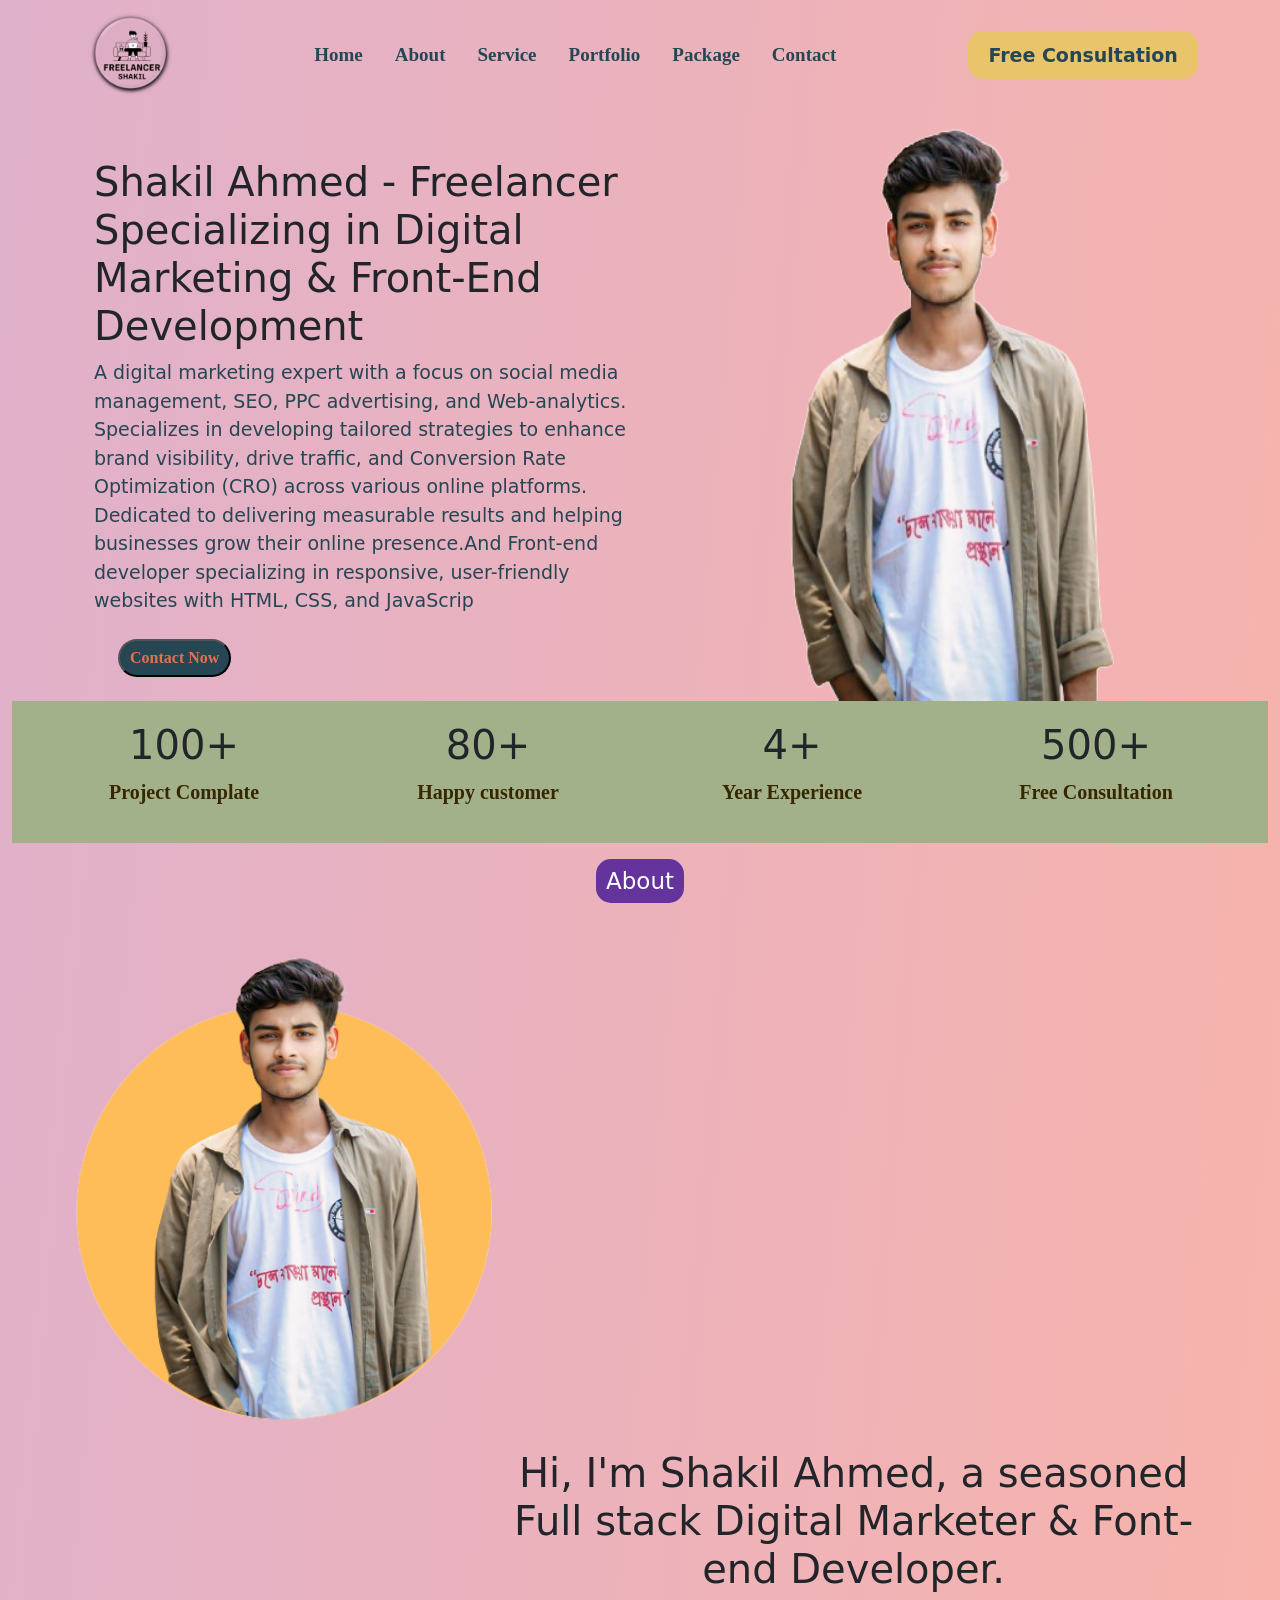
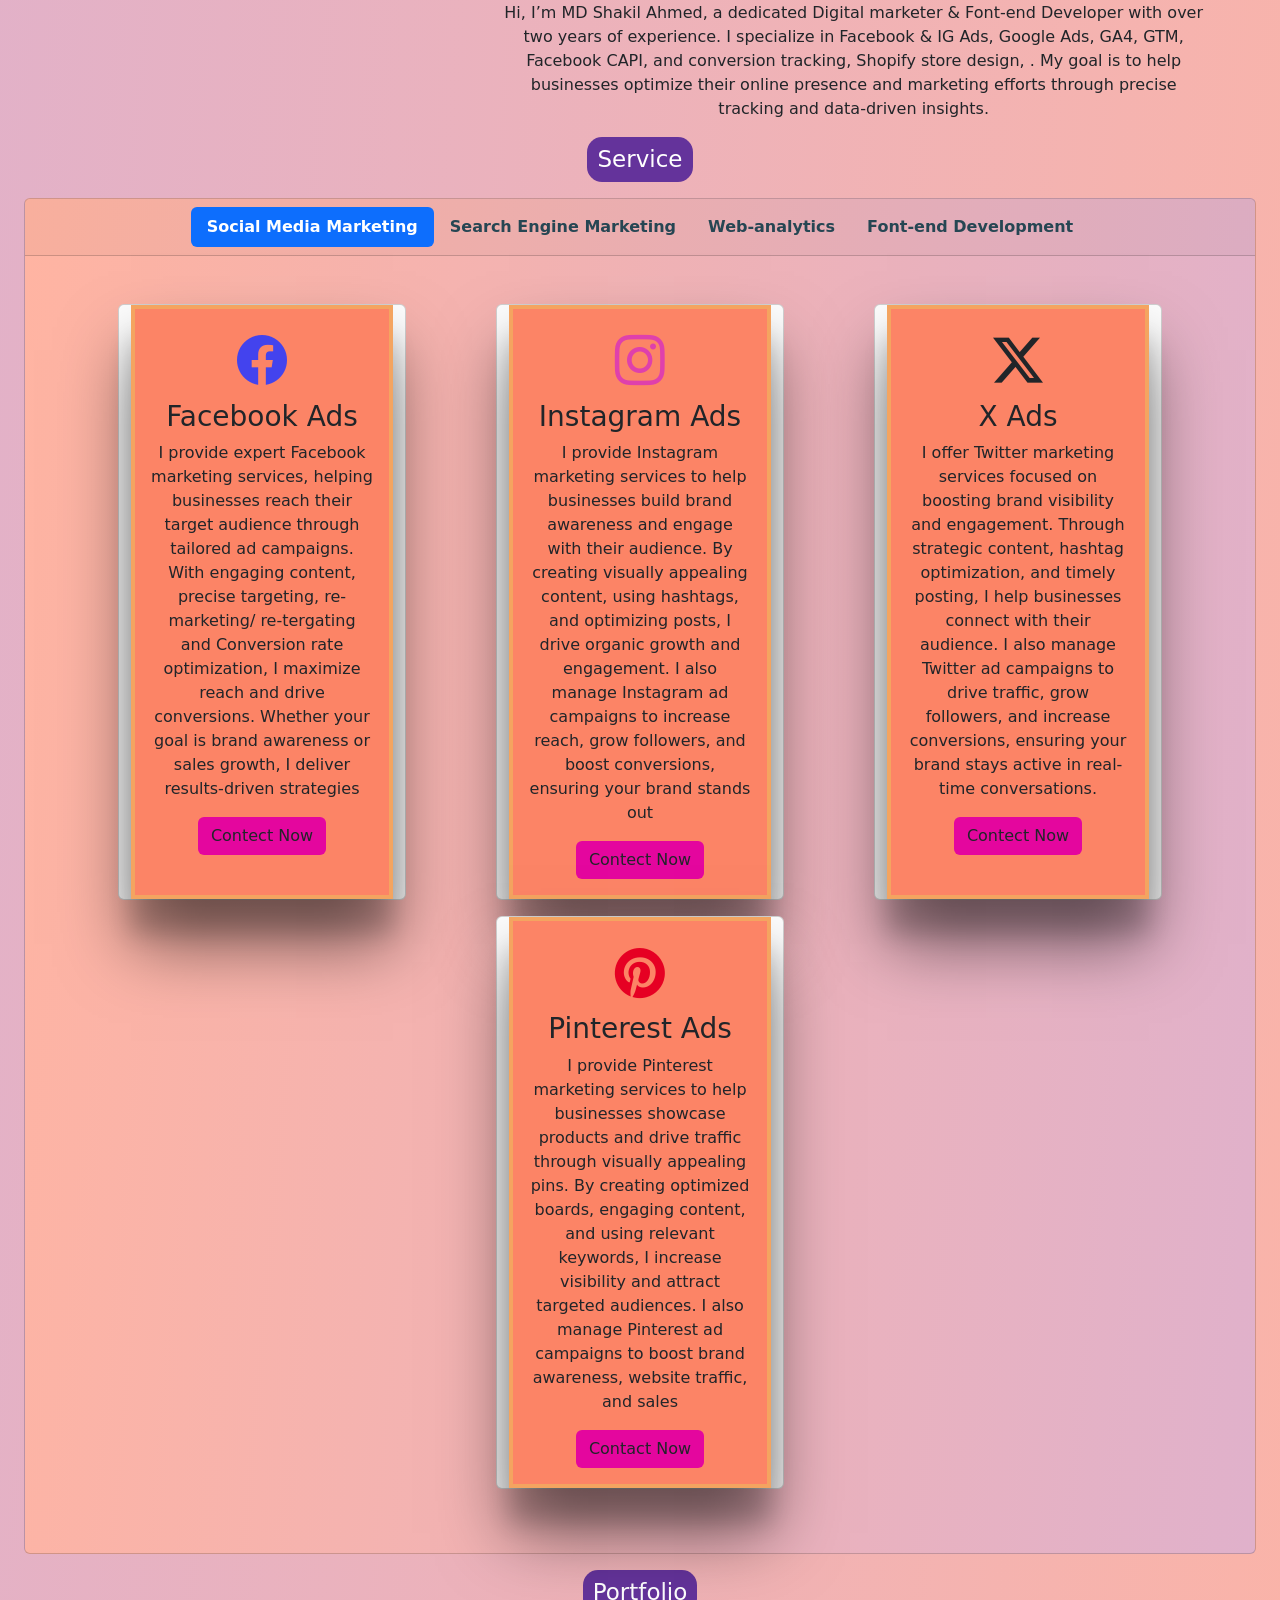
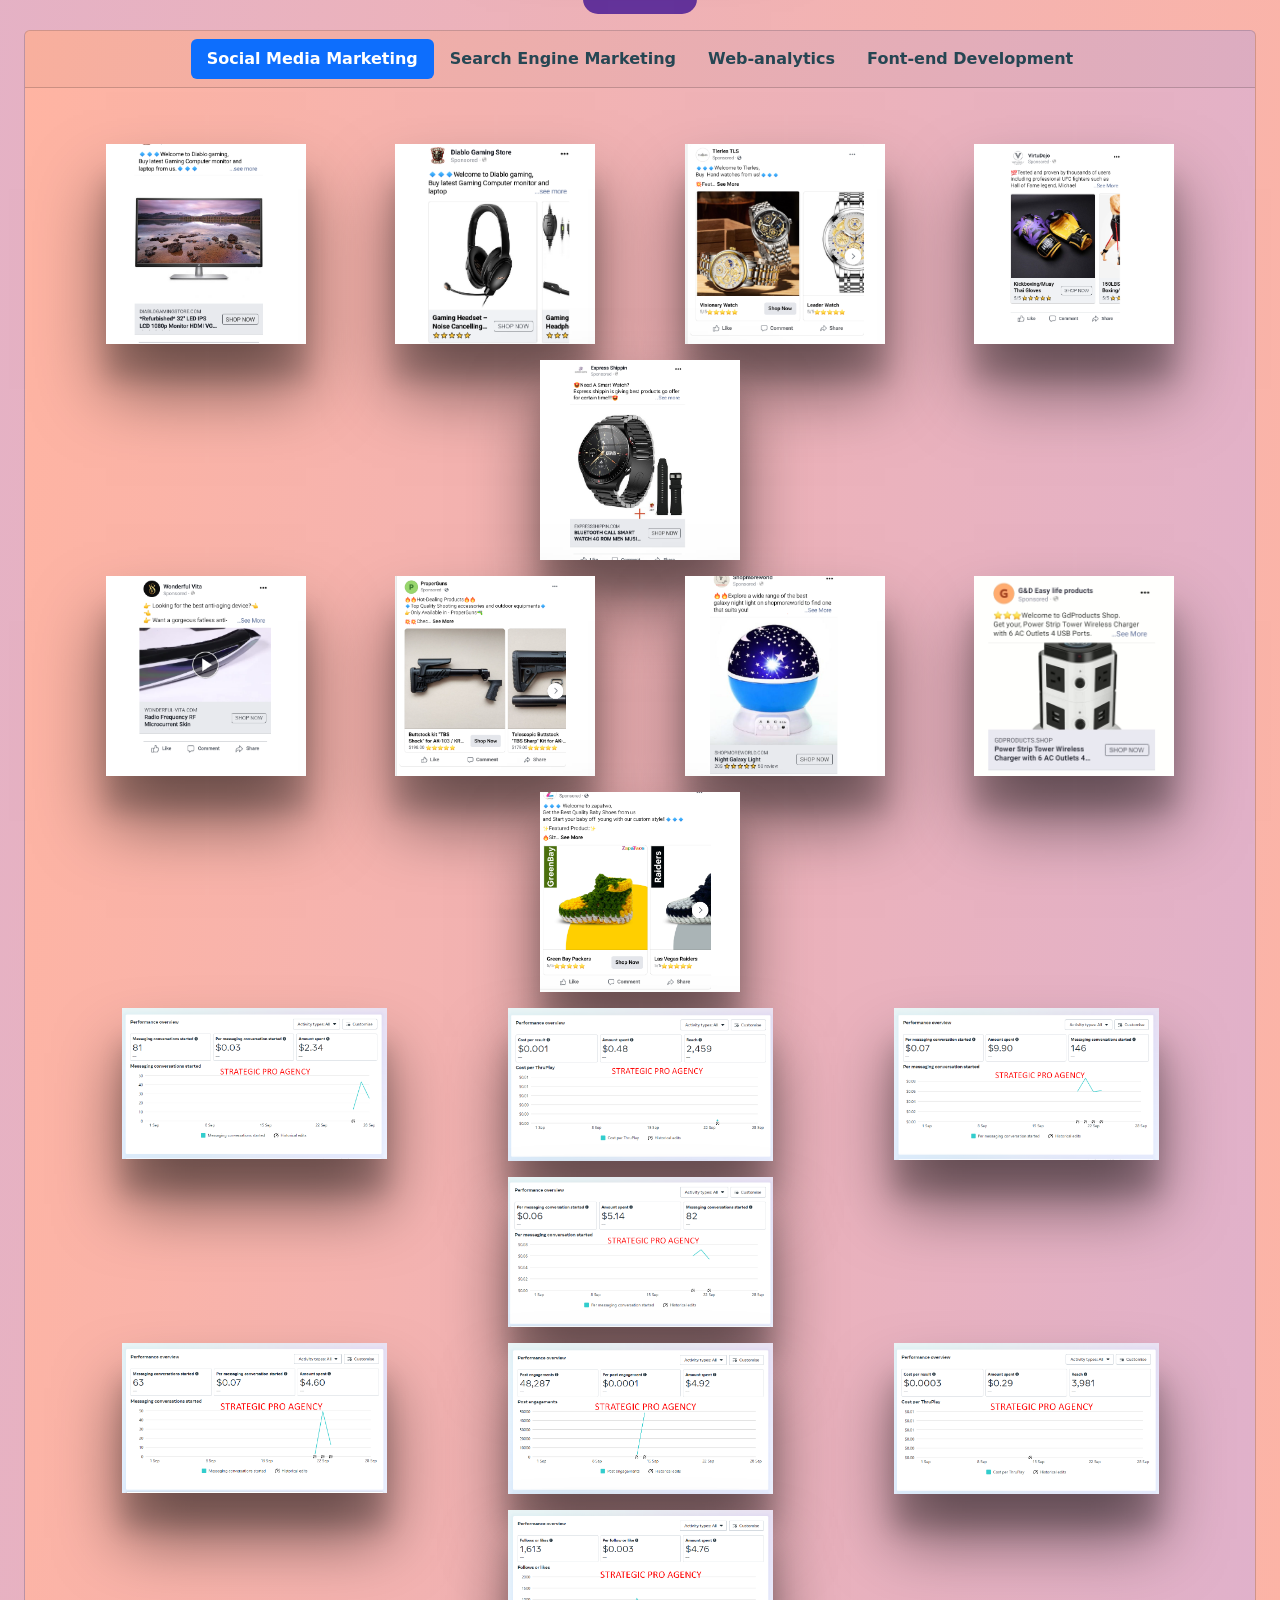
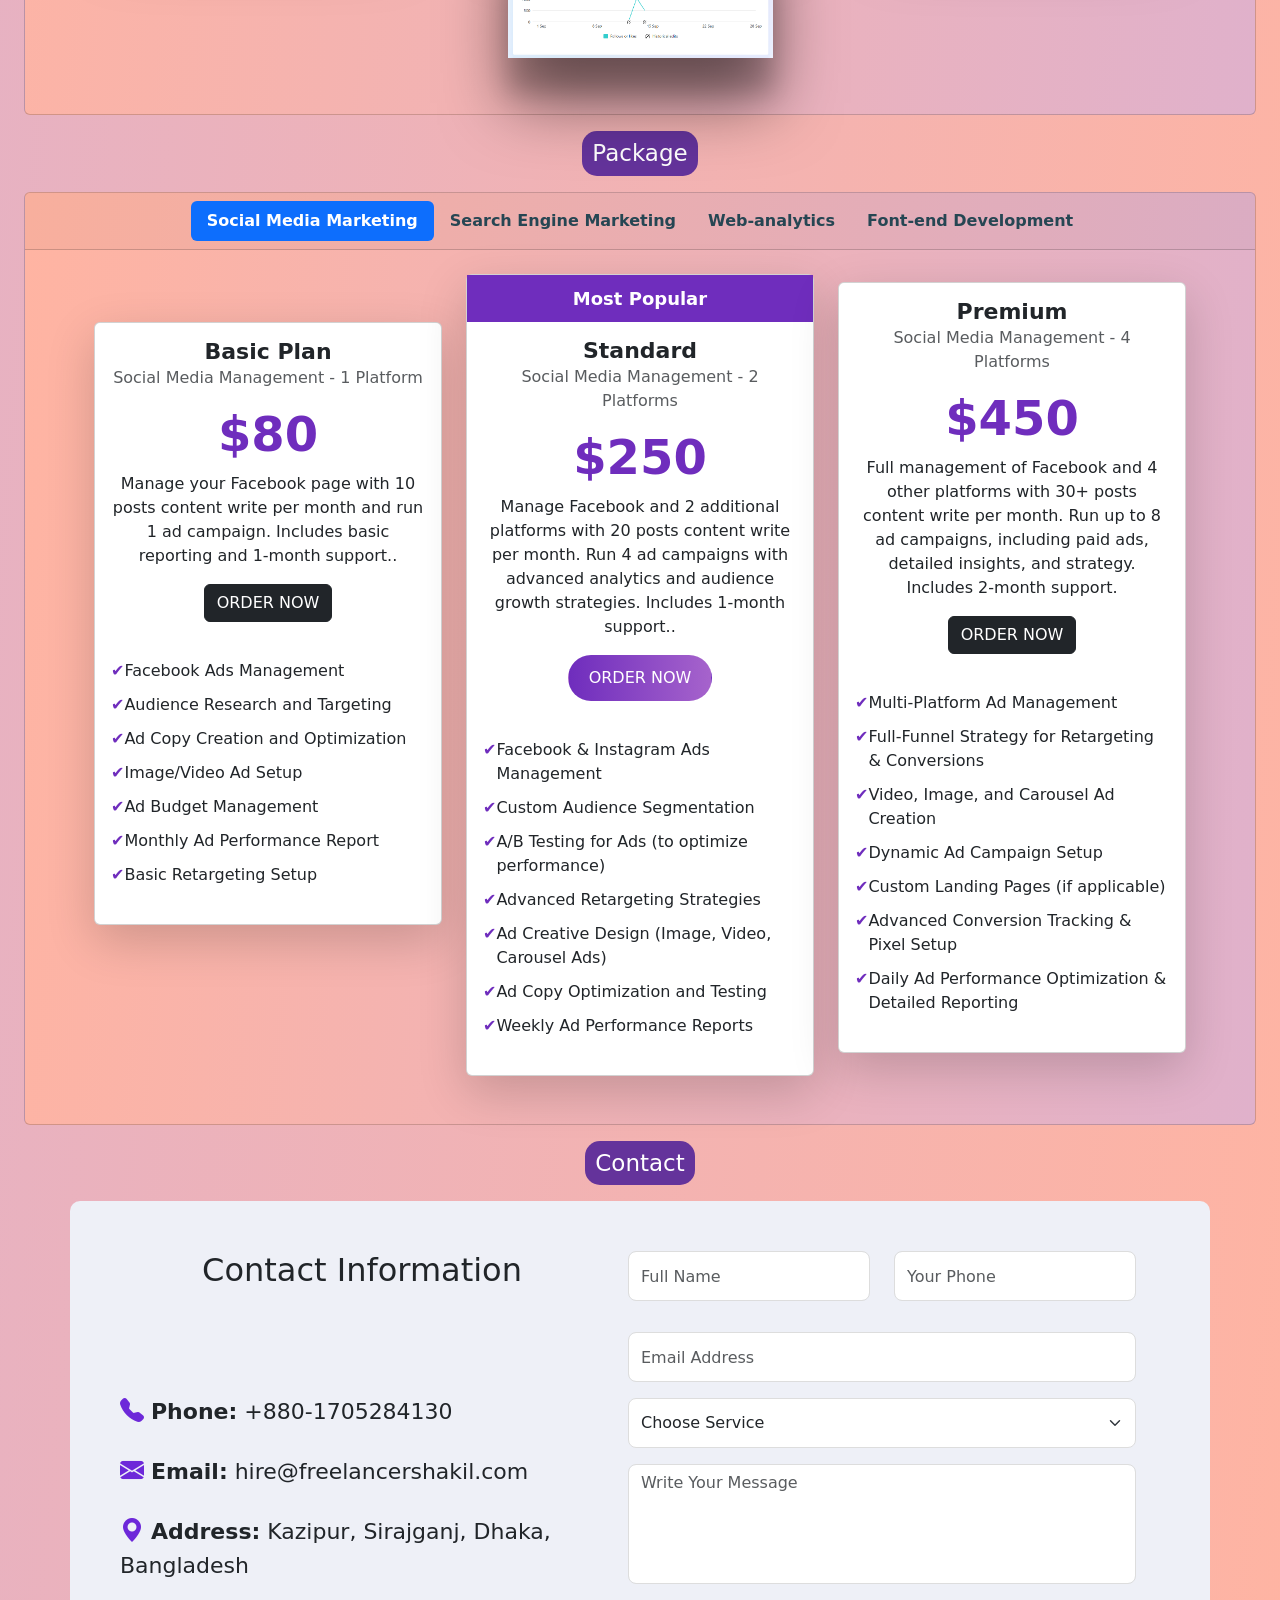
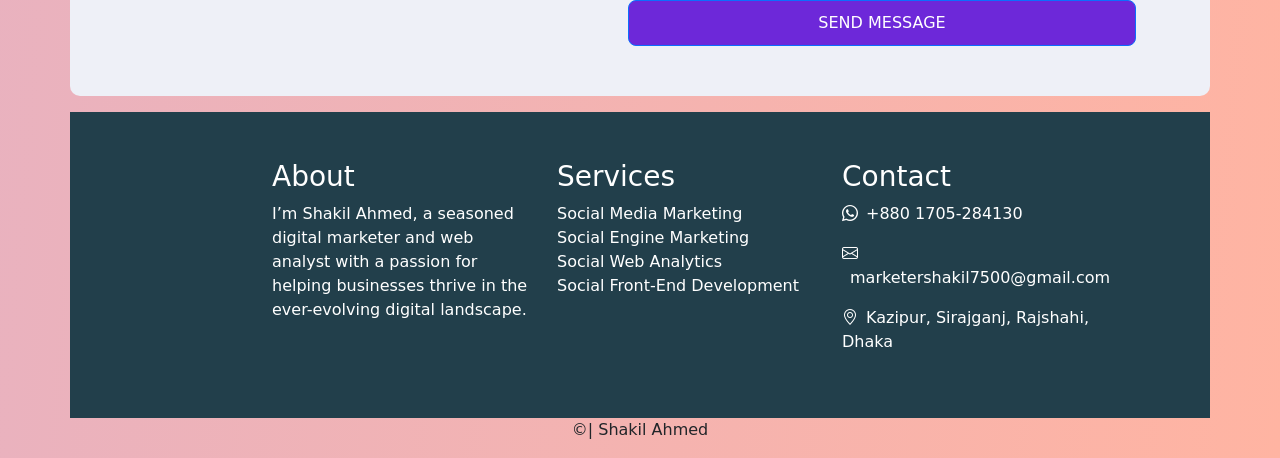
==== index.html @ c7d50a8f "first commit" ====
<!DOCTYPE html>
<html lang="en">
<head>
    <meta charset="UTF-8">
    <meta name="viewport" content="width=device-width, initial-scale=1.0">
    <title>Freelancer Shakil</title>
    <link rel="stylesheet" href="css/style.css">
    <link rel="icon" type="image/x-icon" href="img/FREELANCER.png">
</head>
<body>
    <div class="container-fluid main">
        <!-- nav ber Start -->
        <section class="container-fluid d-flex h-60 justify-content-around align-items-center">

            <div>
                <img src="img/Untitled design (9).png" alt="logo" width="100px">
            </div>

            <div class="navbar d-none d-xl-block d-xxl-block">
                <ul class="nav menu-item ">
                    <li class="nav-item"><a href="#" class="nav-link">Home</a></li>
                    <li class="nav-item"><a href="#" class="nav-link">About</a></li>
                    <li class="nav-item"><a href="#" class="nav-link">Service</a></li>
                    <li class="nav-item"><a href="#" class="nav-link">Portfolio</a></li>
                    <li class="nav-item"><a href="#" class="nav-link">Package</a></li>
                    <li class="nav-item"><a href="#" class="nav-link">Contact</a></li>
                </ul>
            </div>
           
             <div>
                <button class="menu-button" type="submit"><a href="https://wa.me/+8801705284130" target="_blank">Free Consultation</a></button>
             </div>
            
        </section>
        <!-- menu ber end -->

        <!-- main page start  -->
        <section class="justify-content-evenly container-fluid d-flex">
            <div class="row container-sm">
                <div class="col d-sm-ms-5 mt-5">
                    <h1>Shakil Ahmed - Freelancer Specializing in Digital Marketing & Front-End Development </h1>
                    <span class="details">
                        A digital marketing expert with a focus on social media management, SEO, PPC advertising, and Web-analytics. Specializes in developing tailored strategies to enhance brand visibility, drive traffic, and Conversion Rate Optimization (CRO) across various online platforms. Dedicated to delivering measurable results and helping businesses grow their online presence.And Front-end developer specializing in responsive, user-friendly websites with HTML, CSS, and JavaScrip
                    </span>
                    <button class="contact-button m-4" type="submit"><a href="">Contact Now</a></button>
                </div>
                <div class="col d-flex justify-content-center">
                    <img class="" src="img/Picsart_24-06-25_12-43-22-925-removebg-preview.png" alt="" width="400px">
                </div>
            </div>
        </section>
        <!-- main page end -->
        <!-- project complete section start  -->
        <section class=" container-fluid">
                <div class="row d-flex justify-content-around project-sec">
                    <div class="col col-sm">
                        <h1 class="d-flex justify-content-around ">100+</h1>
                        <p class="d-flex justify-content-around project-sec-fo text-center">Project Complate</p>
                    </div>
                    <div class="col col-sm">
                        <h1 class="d-flex justify-content-around ">80+</h1>
                        <p class="d-flex justify-content-around project-sec-fo text-center">Happy customer</p>
                    </div>
                    <div class="col col-sm">
                        <h1 class="d-flex justify-content-around ">4+</h1>
                        <p class="d-flex justify-content-around project-sec-fo text-center">Year Experience</p>
                    </div>
                    <div class="col col-sm">
                        <h1 class="d-flex justify-content-around ">500+</h1>
                        <p class="d-flex justify-content-around project-sec-fo text-center">Free Consultation</p>
                    </div>
                </div>
            
        </section>
        <!-- project complete section end  -->

        <!-- about section start  -->
         <section class="container-fluid">
            <div class="d-flex justify-content-center m-3">
                <div class="d-inline-flex about-main">About</div>
            </div>
            <div class="row">
                <div class="col d-none d-xl-block d-xxl-block d-lg-block d-md-block  ms-5">
                    <img src="img/shakil.png" alt=""width="420">
                </div>
                <div class="col d-flex d-sm-none justify-content-center">
                    <img src="img/shakil.png" alt=""width="300">
                </div>
                <div class="col col-sm-7 d-flex flex-column justify-content-center container me-sm-5">
                    <h1 class="text-center">Hi, I'm Shakil Ahmed, a seasoned Full stack Digital Marketer & Font-end Developer.</h1>
                    <span class="text-center">Hi, I’m MD Shakil Ahmed, a dedicated Digital marketer & Font-end Developer with over two years of experience. I specialize in Facebook & IG Ads, Google Ads, GA4, GTM, Facebook CAPI, and conversion tracking, Shopify store design, . My goal is to help businesses optimize their online presence and marketing efforts through precise tracking and data-driven insights.</span>
                </div>
            </div>
         </section>
         <!-- about section end  -->

         <!-- service section start  -->
          <section class="container-fluid">
            <div class="d-flex justify-content-center m-3">
                <div class="d-inline-flex about-main">Service</div>
            </div>
            <div>
                <div class="card text-center card-main">
                    <div class="card-header d-flex justify-content-around">
                      <ul class="nav nav-pills card-header-pills">
                        <li class="nav-item">
                          <a class="nav-link nd-nav active" href="#">Social Media Marketing</a>
                        </li>
                        <li class="nav-item">
                          <a class="nav-link nd-nav" href="#">Search Engine Marketing</a>
                        </li>
                        <li class="nav-item">
                          <a class="nav-link nd-nav" href="#">Web-analytics</a>
                        </li>
                        <li class="nav-item">
                          <a class="nav-link nd-nav" href="#">Font-end Development</a>
                        </li>
                      </ul>
                    </div>
                    <!-- card details  -->
                     
                    <div class="d-flex row justify-content-around m-sm-5">
                        <div class="card text-center mb-3" style="width: 18rem;">
                            <div class="card-body card-color">
                                <i class="bi bi-facebook"></i>
                              <h3 class="card-title">Facebook Ads</h3>
                              <p class="card-text">I provide expert Facebook marketing services, helping businesses reach their target audience through tailored ad campaigns. With engaging content, precise targeting, re-marketing/ re-tergating and Conversion rate optimization, I maximize reach and drive conversions. Whether your goal is brand awareness or sales growth, I deliver results-driven strategies</p>
                              <a href="https://wa.me/+8801705284130" class="button-color btn" target="_blank">Contect Now</a>
                            </div>
                        </div>
                        <div class="card text-center mb-3" style="width: 18rem;">
                            <div class="card-body card-color">
                                <i class="bi bi-instagram"></i>
                              <h3 class="card-title">Instagram Ads</h3>
                              <p class="card-text">I provide Instagram marketing services to help businesses build brand awareness and engage with their audience. By creating visually appealing content, using hashtags, and optimizing posts, I drive organic growth and engagement. I also manage Instagram ad campaigns to increase reach, grow followers, and boost conversions, ensuring your brand stands out</p>
                              <a href="https://wa.me/+8801705284130" class="button-color btn" target="_blank">Contect Now</a>
                            </div>
                        </div>
                        <div class="card text-center mb-3" style="width: 18rem;">
                            <div class="card-body card-color">
                                <i class="bi bi-twitter-x"></i>
                              <h3 class="card-title">X Ads</h3>
                              <p class="card-text">I offer Twitter marketing services focused on boosting brand visibility and engagement. Through strategic content, hashtag optimization, and timely posting, I help businesses connect with their audience. I also manage Twitter ad campaigns to drive traffic, grow followers, and increase conversions, ensuring your brand stays active in real-time conversations.</p>
                              <a href="https://wa.me/+8801705284130" class="button-color btn" target="_blank">Contect Now</a>
                            </div>
                        </div>
                        <div class="card text-center mb-3" style="width: 18rem;">
                            <div class="card-body card-color">
                                <i class="bi bi-pinterest"></i>
                              <h3 class="card-title">Pinterest Ads</h3>
                              <p class="card-text">
                                I provide Pinterest marketing services to help businesses showcase products and drive traffic through visually appealing pins. By creating optimized boards, engaging content, and using relevant keywords, I increase visibility and attract targeted audiences. I also manage Pinterest ad campaigns to boost brand awareness, website traffic, and sales</p>
                              <a href="https://wa.me/+8801705284130" class="button-color btn" target="_blank">Contact Now</a>
                            </div>
                        </div>
                    </div>
                </div>
            </div>
          </section>
          <!-- service section end  -->

          <!-- service section strat  -->
           <section class="container-fluid"> 
                <div class="d-flex justify-content-center m-3">
                    <div class="d-inline-flex about-main">Portfolio</div>
                </div>
                
                <div>
                    <div class="card text-center card-main">
                        <div class="card-header d-flex justify-content-around">
                          <ul class="nav nav-pills card-header-pills">
                            <li class="nav-item">
                              <a class="nav-link nd-nav active" href="#">Social Media Marketing</a>
                            </li>
                            <li class="nav-item">
                              <a class="nav-link nd-nav" href="#">Search Engine Marketing</a>
                            </li>
                            <li class="nav-item">
                              <a class="nav-link nd-nav" href="#">Web-analytics</a>
                            </li>
                            <li class="nav-item">
                              <a class="nav-link nd-nav" href="#">Font-end Development</a>
                            </li>
                          </ul>
                        </div>
                        <div class="m-sm-5">
                            <div class="d-flex row justify-content-center">
                                <div class="col m-2">
                                    <img class="hi" src="img-1/Screenshot_152.png" alt="" width="200px">
                                </div>
                                <div class="col m-2">
                                    <img class="hi" src="img-1/Screenshot_154.png" alt="" width="200px">
                                </div>
                                <div class="col m-2">
                                    <img class="hi" src="img-1/Screenshot_21.png" alt="" width="200px">
                                </div>
                                <div class="col m-2">
                                    <img class="hi" src="img-1/Screenshot_24.png" alt="" width="200px">
                                </div>
                                <div class="col m-2">
                                    <img class="hi" src="img-1/Screenshot_389.png" alt="" width="200px">
                                </div>
                            </div>
                            <div class="d-flex row justify-content-center">
                                <div class="col m-2">
                                    <img class="hi" src="img-1/Screenshot_46.png" alt="" width="200px">
                                </div>
                                <div class="col m-2">
                                    <img class="hi" src="img-1/Screenshot_55.png" alt="" width="200px">
                                </div>
                                <div class="col m-2">
                                    <img class="hi" src="img-1/Screenshot_76.png" alt="" width="200px">
                                </div>
                                <div class="col m-2">
                                    <img class="hi" src="img-1/Screenshot_85.png" alt="" width="200px">
                                </div>
                                <div class="col m-2">
                                    <img class="hi" src="img-1/Screenshot_95.png" alt="" width="200px">
                                </div>
                            </div>
                            <div class="d-flex row justify-content-center ">
                                <div class="col m-2">
                                    <img class="hi" src="img-2/Screenshot_1.png" alt="" width="265px">
                                </div>
                                <div class="col m-2">
                                    <img class="hi" src="img-2/Screenshot_2.png" alt="" width="265px">
                                </div>
                                <div class="col m-2">
                                    <img class="hi" src="img-2/Screenshot_3.png" alt="" width="265px">
                                </div>
                                <div class="col m-2">
                                    <img class="hi" src="img-2/Screenshot_4.png" alt="" width="265px">
                                </div>
                            </div>
                            <div class="d-flex row justify-content-center ">
                                <div class="col m-2">
                                    <img class="hi" src="img-2/Screenshot_5.png" alt="" width="265px">
                                </div>
                                <div class="col m-2">
                                    <img class="hi" src="img-2/Screenshot_6.png" alt="" width="265px">
                                </div>
                                <div class="col m-2">
                                    <img class="hi" src="img-2/Screenshot_7.png" alt="" width="265px">
                                </div>
                                <div class="col m-2">
                                    <img class="hi" src="img-2/Screenshot_8.png" alt="" width="265px">
                                </div>
                            </div>
                        </div>
                    </div>
                </div>
           </section>
           <!-- portfolio section end  -->

           <!-- package section start -->
           <section class="container-fluid">
                <div class="d-flex justify-content-center m-3">
                    <div class="d-inline-flex about-main">Package</div>
                </div>
            
                <div>
                    <div class="card text-center card-main">
                        <div class="card-header d-flex justify-content-around">
                          <ul class="nav nav-pills card-header-pills">
                            <li class="nav-item">
                              <a class="nav-link nd-nav active" href="#">Social Media Marketing</a>
                            </li>
                            <li class="nav-item">
                              <a class="nav-link nd-nav" href="#">Search Engine Marketing</a>
                            </li>
                            <li class="nav-item">
                              <a class="nav-link nd-nav" href="#">Web-analytics</a>
                            </li>
                            <li class="nav-item">
                              <a class="nav-link nd-nav" href="#">Font-end Development</a>
                            </li>
                          </ul>
                        </div>

                        <div class="container p-sm-4">
                            <div class="row">
                              <!-- Basic Plan -->
                              <div class="col-md-4 mt-5 mb-4">
                                <div class="card shadow-lg">
                                  <div class="card-body text-center">
                                    <h5 class="card-feature-title">Basic Plan</h5>
                                    <p class="card-subtitle mb-3 text-muted">Social Media Management - 1 Platform</p>
                                    <h2 class="card-title-price">$80</h2>
                                    <p class="card-text">Manage your Facebook page with 10 posts content write per month and run 1 ad campaign. Includes basic reporting and 1-month support..</p>
                                    <a href="#" class="btn btn-dark">ORDER NOW</a>
                                  </div>
                                  <div class="card-body">
                                    <ul class="check-list">
                                      <li>Facebook Ads Management</li>
                                      <li>Audience Research and Targeting</li>
                                      <li>Ad Copy Creation and Optimization</li>
                                      <li>Image/Video Ad Setup</li>
                                      <li>Ad Budget Management</li>
                                      <li>Monthly Ad Performance Report</li>
                                      <li>Basic Retargeting Setup</li>
                                    </ul>
                                  </div>
                                </div>
                              </div>
                        
                              <!-- Standard Plan -->
                              <div class="col-md-4 mb-4">
                                <div class="card shadow-lg">
                                  <div class="card-header-custom">
                                    Most Popular
                                  </div>
                                  <div class="card-body text-center">
                                    <h5 class="card-feature-title">Standard</h5>
                                    <p class="card-subtitle mb-3 text-muted">Social Media Management - 2 Platforms</p>
                                    <h2 class="card-title-price">$250</h2>
                                    <p class="card-text">Manage Facebook and 2 additional platforms with 20 posts content write per month. Run 4 ad campaigns with advanced analytics and audience growth strategies. Includes 1-month support..</p>
                                    <a href="#" class="btn btn-custom">ORDER NOW</a>
                                  </div>
                                  <div class="card-body">
                                    <ul class="check-list">
                                      <li class="text-start">Facebook & Instagram Ads Management</li>
                                      <li class="text-start">Custom Audience Segmentation</li>
                                      <li class="text-start">A/B Testing for Ads (to optimize performance)</li>
                                      <li class="text-start">Advanced Retargeting Strategies</li>
                                      <li class="text-start">Ad Creative Design (Image, Video, Carousel Ads)</li>
                                      <li class="text-start">Ad Copy Optimization and Testing</li>
                                      <li class="text-start">Weekly Ad Performance Reports</li>
                                    </ul>
                                  </div>
                                </div>
                              </div>
                        
                              <!-- Premium Plan -->
                              <div class="col-md-4 mt-2 mb-4">
                                <div class="card shadow-lg">
                                  <div class="card-body text-center">
                                    <h5 class="card-feature-title">Premium</h5>
                                    <p class="card-subtitle mb-3 text-muted">Social Media Management - 4 Platforms</p>
                                    <h2 class="card-title-price">$450</h2>
                                    <p class="card-text">Full management of Facebook and 4 other platforms with 30+ posts content write per month. Run up to 8 ad campaigns, including paid ads, detailed insights, and strategy. Includes 2-month support.</p>
                                    <a href="#" class="btn btn-dark">ORDER NOW</a>
                                  </div>
                                  <div class="card-body">
                                    <ul class="check-list">
                                      <li class="text-start">Multi-Platform Ad Management</li>
                                      <li class="text-start">Full-Funnel Strategy for Retargeting & Conversions</li>
                                      <li class="text-start">Video, Image, and Carousel Ad Creation</li>
                                      <li class="text-start">Dynamic Ad Campaign Setup</li>
                                      <li class="text-start">Custom Landing Pages (if applicable)</li>
                                      <li class="text-start">Advanced Conversion Tracking & Pixel Setup</li>
                                      <li class="text-start">Daily Ad Performance Optimization & Detailed Reporting</li>
                                    </ul>
                                  </div>
                                </div>
                              </div>
                            </div>
                        </div>
                </div>
           </section>
           <!-- package section end  -->

           <!-- contact section start  -->
            <section>
                <div class="d-flex justify-content-center m-3">
                    <div class="d-inline-flex about-main">Contact</div>
                </div>
                <div class="container  mt-3 contact-section">
                    <div class="row">
                        <div class="col-md-6 row">
                            <h2 class="d-flex justify-content-center">Contact Information</h2>
                            <div class="contact-details mt-4 mb-3">
                                <p class="mt-4"><i class="bi bi-telephone-fill"></i> <strong>Phone:</strong> +880-1705284130</p>
                                <p class="mt-4"><i class="bi bi-envelope-fill"></i> <strong>Email:</strong> hire@freelancershakil.com</p>
                                <p class="mt-4"><i class="bi bi-geo-alt-fill"></i> <strong>Address:</strong> Kazipur, Sirajganj, Dhaka, Bangladesh</p>
                            </div>
                        </div>
                        <div class="col-md-6">
                            <form class="contact-form">
                                <div class="row">
                                    <div class="col-md-6 mb-3">
                                        <input type="text" class="form-control" placeholder="Full Name" required>
                                    </div>
                                    <div class="col-md-6 mb-3">
                                        <input type="text" class="form-control" placeholder="Your Phone" required>
                                    </div>
                                </div>
                                <div class="mb-3">
                                    <input type="email" class="form-control" placeholder="Email Address" required>
                                </div>
                                <div class="mb-3">
                                    <select class="form-select" required>
                                        <option selected disabled>Choose Service</option>
                                        <option>Social Media Marketing</option>
                                        <option>Facebook Ads Management</option>
                                        <option>Web-Analytics</option>
                                        <option>Web Design</option>
                                    </select>
                                </div>
                                <div class="mb-3">
                                    <textarea class="form-control" rows="4" placeholder="Write Your Message"></textarea>
                                </div>
                                <button type="submit" class="btn btn-primary w-100">SEND MESSAGE</button>
                            </form>
                        </div>
                    </div>
                </div>
            </section>
           <!-- contact page end  -->

           <section class="bg-color container  pb-5 mt-3">
            <div class="row pt-5">
                <div class="col-md-2"></div>
                <div class="col-md-3">
                    <h3>About</h3>
                    <p>I’m Shakil Ahmed, a seasoned digital marketer and web analyst with a passion for helping businesses thrive in the ever-evolving digital landscape.</p>
                </div>
                <div class="col-md-3">
                    <h3>Services</h3>
                    <ul class="list-unstyled">
                        <li>Social Media Marketing</li>
                        <li>Social Engine Marketing</li>
                        <li>Social Web Analytics</li>
                        <li>Social Front-End Development</li>
                    </ul>
                </div>
                <div class="col-md-3">
                    <h3>Contact</h3>
                    <p><i class="bi bi-whatsapp"></i><span class="ms-2">+880 1705-284130</span></p>
                    <p><i class="bi bi-envelope"></i><span class="ms-2">marketershakil7500@gmail.com</span></p>
                    <p><i class="bi bi-geo-alt"></i><span class="ms-2">Kazipur, Sirajganj, Rajshahi, Dhaka</span></p>
                </div>
                <div class="col-md-2"></div>
            </div>
        </section>
        <div class="d-flex justify-content-center pb-3">©️| Shakil Ahmed</div>
        








    </div>
</body>
</html>
---- css/style.css ----
@import url("https://cdn.jsdelivr.net/npm/bootstrap@5.3.3/dist/css/bootstrap.min.css");
@import url("https://cdn.jsdelivr.net/npm/bootstrap@5.3.3/dist/js/bootstrap.bundle.min.js");
@import url("https://cdn.jsdelivr.net/npm/bootstrap-icons@1.11.3/font/bootstrap-icons.min.css");

.main{
    background:  linear-gradient(95deg, #e0b1cb 0%, #ffb4a2 100%);
}
.h-60{
    height: 110px;
}


.menu-item .nav-item .nav-link{
    font-size: 19px;
    color: #264653;
    font-weight: bold;
    font-family: Georgia, 'Times New Roman', Times, serif;
}
.menu-item .nav-item:hover{
    background: #264653;
    color: #e76f51;
    border-radius: 20px;
}

.menu-item .nav-item .nav-link:hover{
    color: #e9c46a;
}

.menu-button{
    padding: 10px 20px;
    background-color: #e9c46a;
    border-radius: 15px;
    border: none;
}

.menu-button a{
    font-size: 19px;
    text-decoration: none;
    color: #264653;
    font-weight: bold;
    
}
.menu-button:hover,
.menu-button a:hover{
    background-color: #e76f51;
    color: #e9c46a;
}

.details{
    font-size: 19px;
    color:#264653;
    font-weight: 500;
}


.contact-button{
    padding: 5px 10px;
    background-color: #264653;
    border-radius: 20px;
}
.contact-button a{
    color: #e76f51;
    text-decoration: none;
    font-family: Georgia, 'Times New Roman', Times, serif;
    font-weight: 700;
}

.contact-button:hover{
    background-color: #2a9d8f;
}

.project-sec{
    background: #a3b18a;
    padding: 20px;
}

.project-sec-fo{
    font-family: Georgia, 'Times New Roman', Times, serif;
    font-weight: 700;
    color: #362700;
    font-size: 20px;
}

.about-main{
    font-size: 23px;
    background: #64339b;
    color:#ffffff;
    border-radius: 15px;
    padding: 5px 10px;
}

.bi-facebook{
    font-size: 50px;
    color: rgb(67, 67, 238);
}

.bi-instagram{
    font-size: 50px;
    color:#df40ac;
}

.bi-twitter-x{
    font-size: 50px;
}

.bi-pinterest{
    font-size: 50px;
    color: #e60023;
}
.button-color{
    background-color: #e4069e;
    font-weight: 500;
}
.button-color:hover{
    background-color: #fc74d1;
    font-weight: 700;
}

.card-color{
    background: #fc8466;
    box-shadow: 0 45px 65px rgba(0,0,0,0.50), 0 35px 22px rgba(0,0,0,0.16);
    border: 4px solid sandybrown;
}

.card-main{
    background: linear-gradient(95deg,#ffb4a2  0%, #e0b1cb 100%);
}
.nd-nav{
    color: #264653;
    font-weight: bold;
}

.hi{
    box-shadow: 0 45px 65px rgba(0,0,0,0.50), 0 35px 22px rgba(0,0,0,0.16) ;
}
.card-header-custom {
    background-color: #6f2dbd;
    color: white;
    font-size: 18px;
    font-weight: bold;
    padding: 10px 0;
    text-align: center;
  }

  .card-title-price {
    color: #6f2dbd;
    font-size: 48px;
    font-weight: bold;
  }

  .btn-custom {
    background: linear-gradient(90deg, #6f2dbd, #a663cc);
    color: white;
    border-radius: 30px;
    font-size: 16px;
    padding: 10px 20px;
  }

  .btn-custom:hover {
    background: linear-gradient(90deg, #5d23a5, #9452c2);
  }

  .check-list {
    list-style: none;
    padding-left: 0;
  }

  .check-list li {
    display: flex;
    justify-content: start;
    padding: 5px 0;
  }

  .check-list li::before {
    content: "✔";
    color: #6f2dbd;
    font-size: 16px;
    
  }

  .card-feature-title {
    font-size: 22px;
    font-weight: bold;
    margin-bottom: 5px;
  }
  
  .highlighted {
    background-color: #6f2dbd;
    color: white;
  }

  .contact-section {
    padding: 50px;
    background-color: #eef0f7;
    border-radius: 10px;
}
.contact-details i {
    font-size: 24px;
    color: #6d28d9;
}
.contact-details p {
    margin: 0;
    font-size: 22px;
}
.contact-form input, .contact-form select, .contact-form textarea {
    margin-bottom: 15px;
    border-radius: 8px;
    border: 1px solid #ddd;
}
.contact-form button {
    background-color: #6d28d9;
    color: white;
    border-radius: 8px;
    padding: 10px;
}
.contact-form button:hover {
    background-color: #5a21ba;
}
.form-control, .form-select {
    height: 50px;
    font-size: 16px;
}
textarea.form-control {
    resize: none;
    height: 120px;
}
.bg-color{
    background: #223f4b;
    color: #ffffff;
}
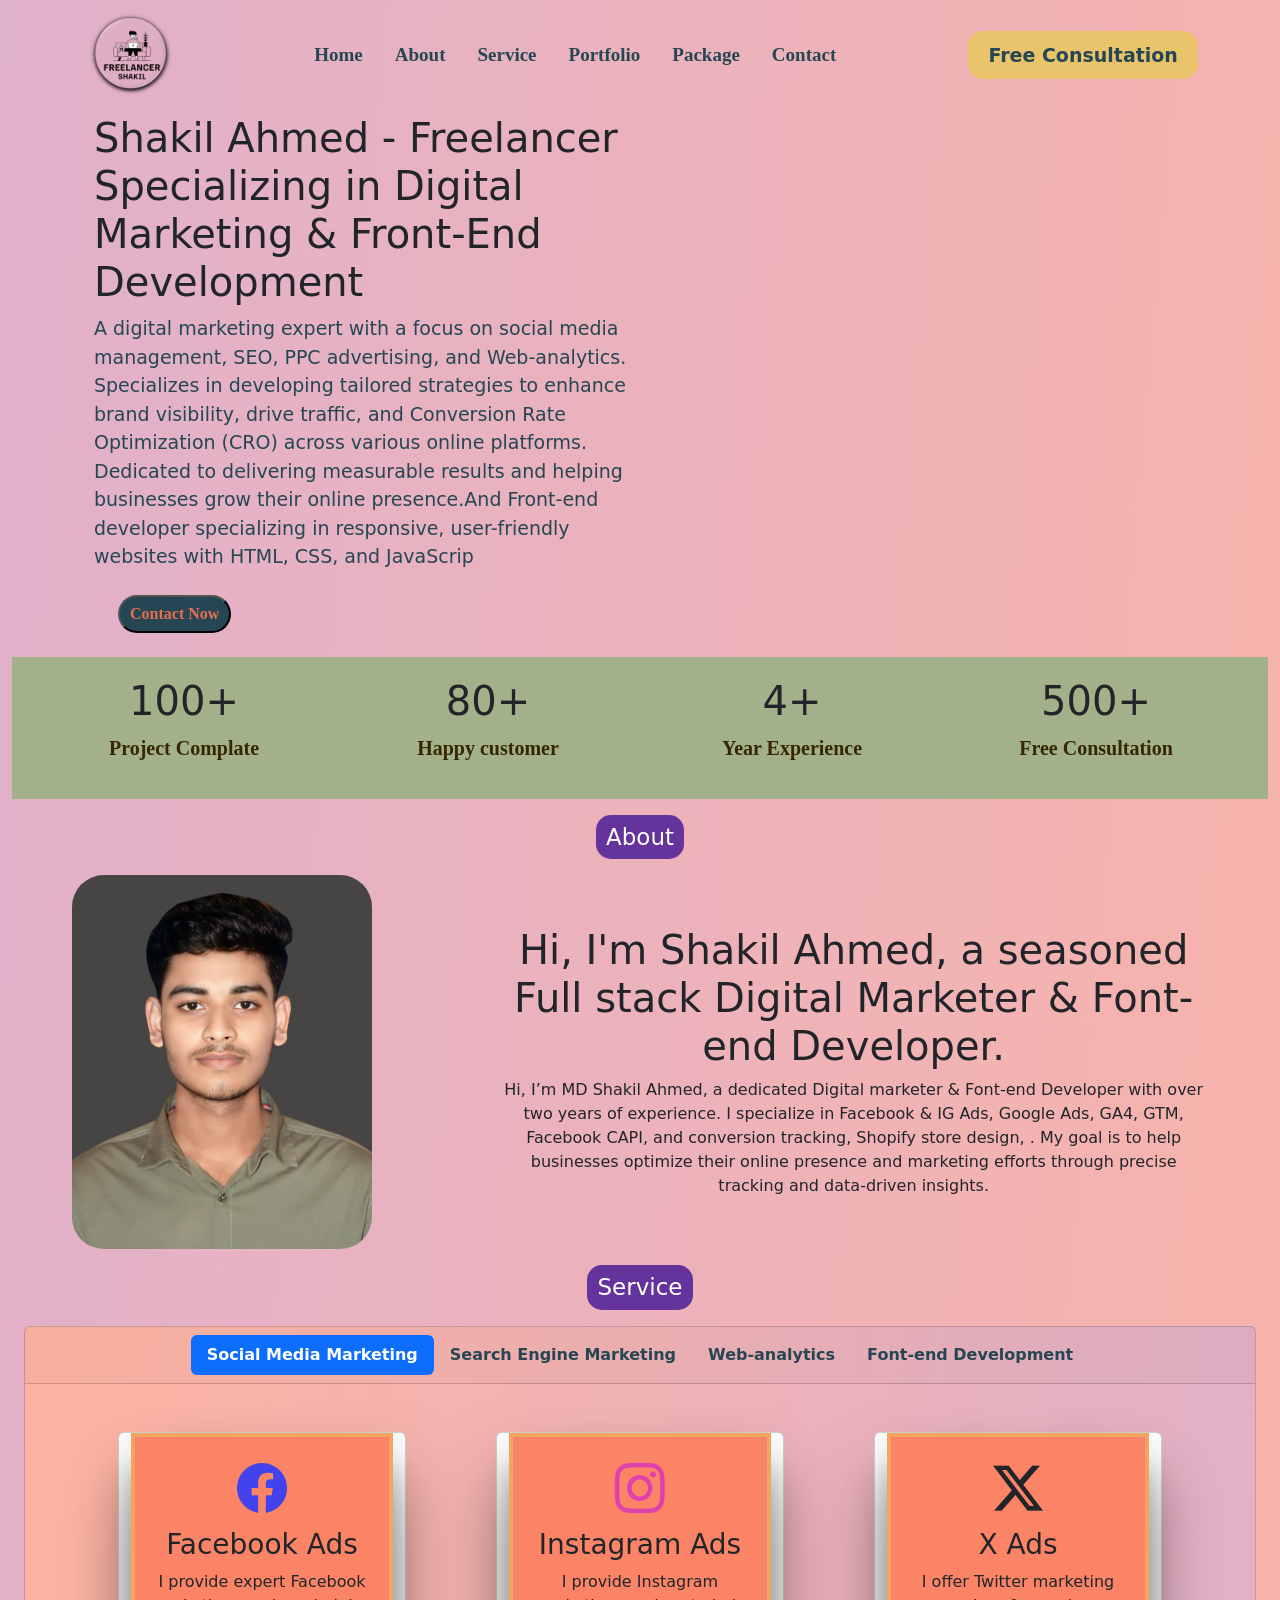
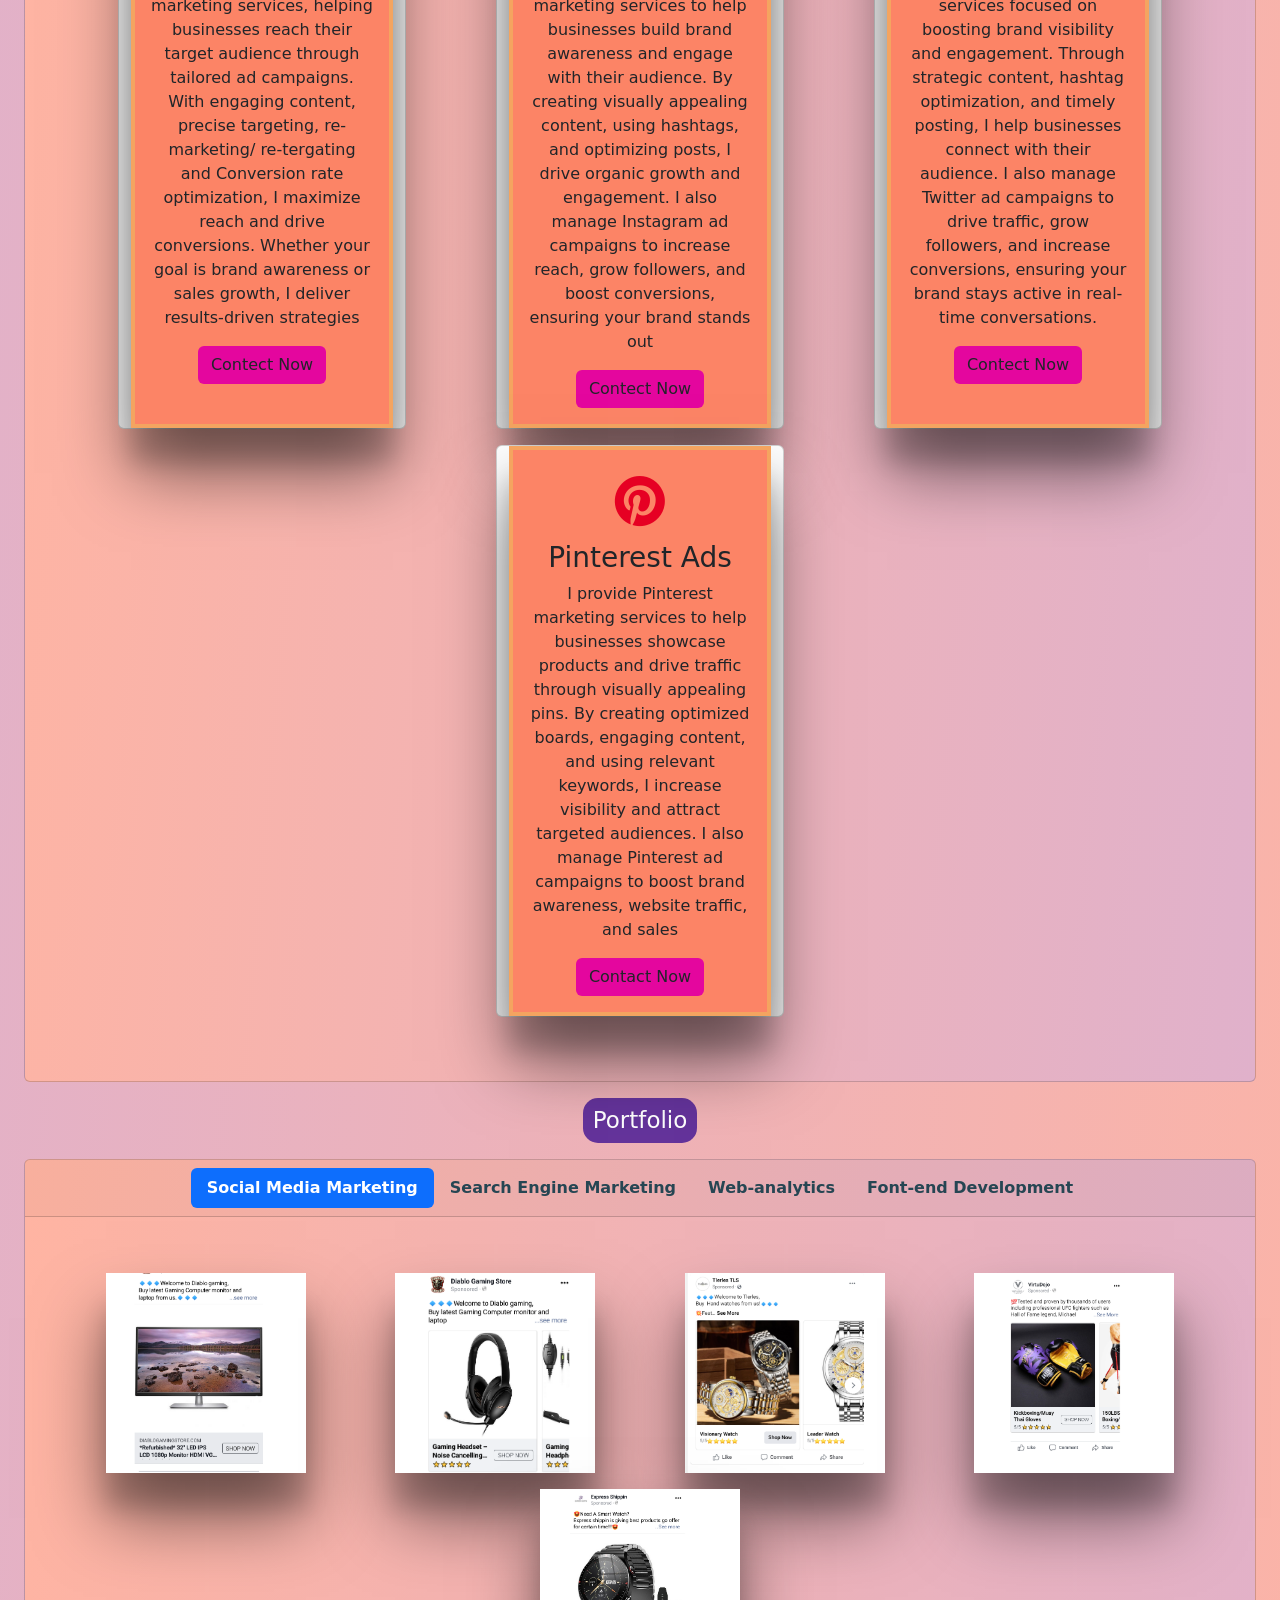
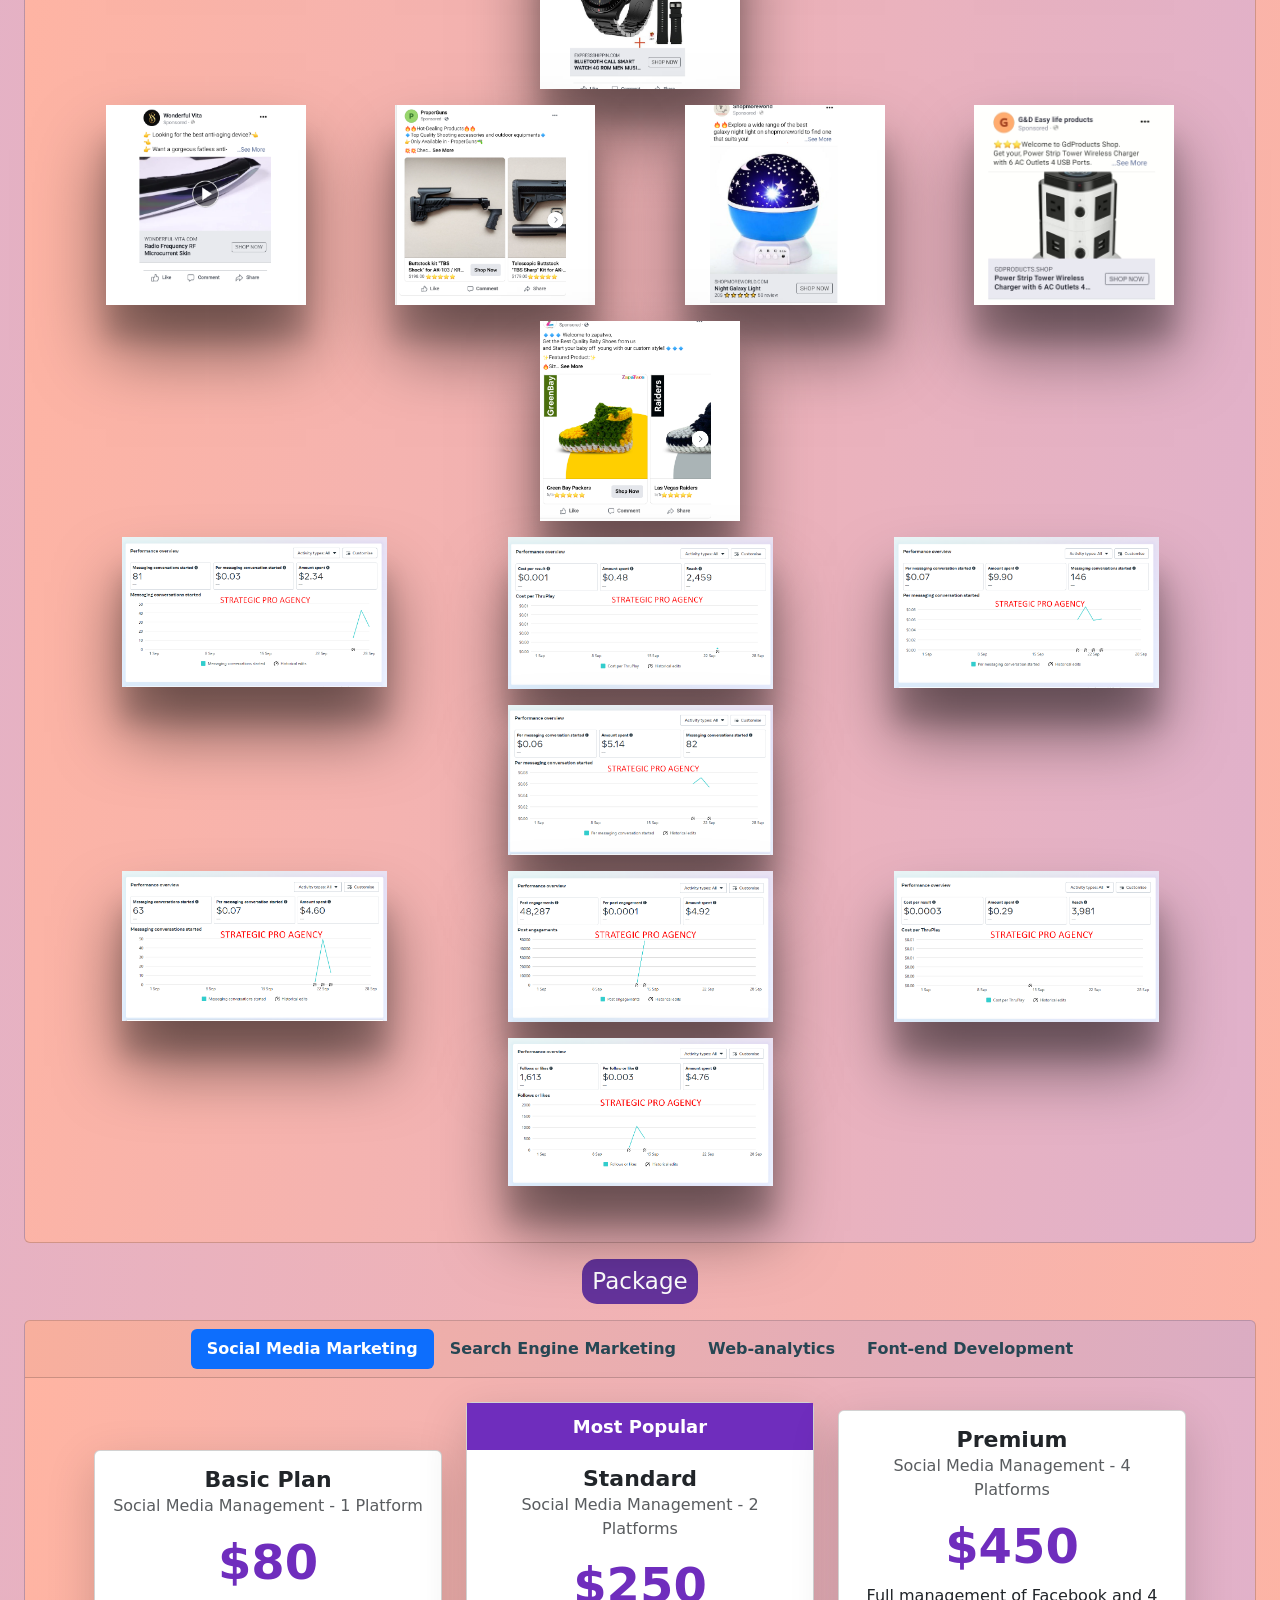
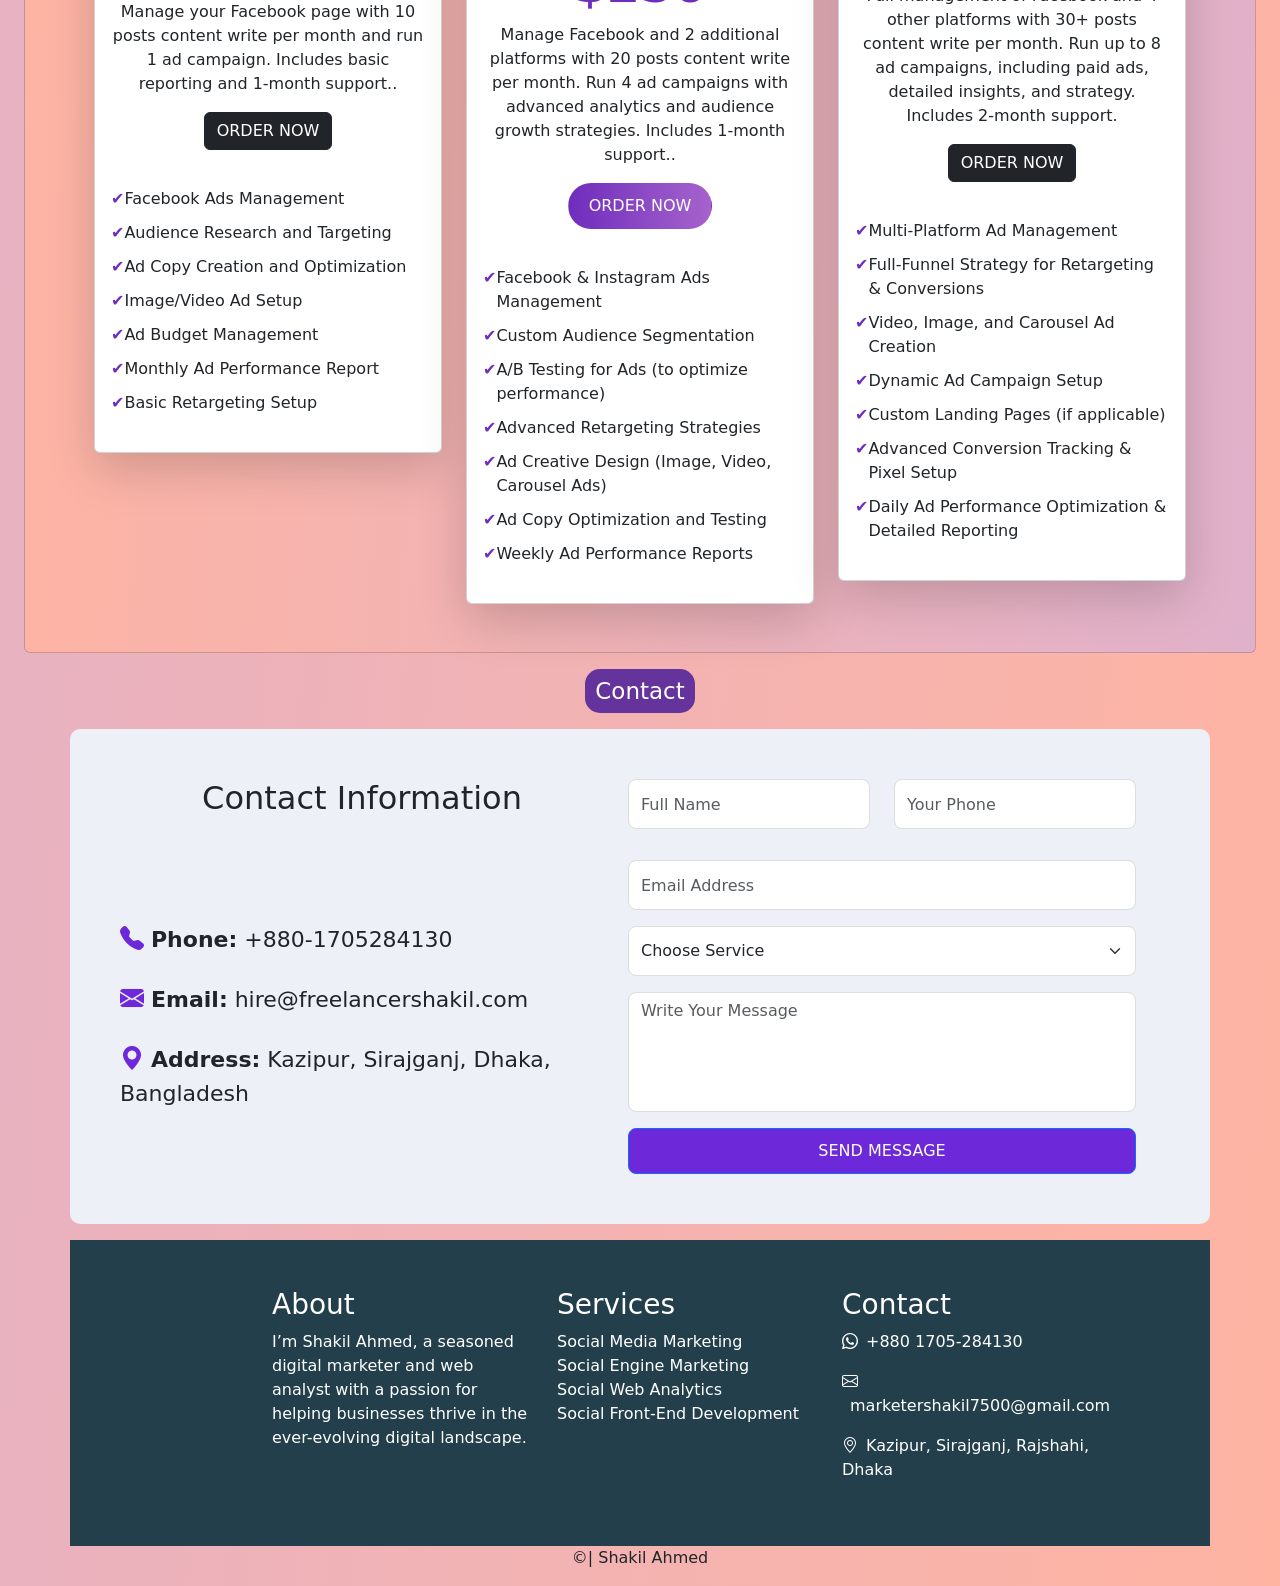
==== commit 6b6a39d6: "first commit" ====
--- a/index.html
+++ b/index.html
@@ -37,7 +37,7 @@
         <!-- main page start  -->
         <section class="justify-content-evenly container-fluid d-flex">
             <div class="row container-sm">
-                <div class="col d-sm-ms-5 mt-5">
+                <div class="col d-sm-ms-5 mt-1">
                     <h1>Shakil Ahmed - Freelancer Specializing in Digital Marketing & Front-End Development </h1>
                     <span class="details">
                         A digital marketing expert with a focus on social media management, SEO, PPC advertising, and Web-analytics. Specializes in developing tailored strategies to enhance brand visibility, drive traffic, and Conversion Rate Optimization (CRO) across various online platforms. Dedicated to delivering measurable results and helping businesses grow their online presence.And Front-end developer specializing in responsive, user-friendly websites with HTML, CSS, and JavaScrip
@@ -45,7 +45,7 @@
                     <button class="contact-button m-4" type="submit"><a href="">Contact Now</a></button>
                 </div>
                 <div class="col d-flex justify-content-center">
-                    <img class="" src="img/Picsart_24-06-25_12-43-22-925-removebg-preview.png" alt="" width="400px">
+                    <img class="" src="img/IMG_20241108_171100-removebg.png" alt="" width="360px">
                 </div>
             </div>
         </section>
@@ -81,10 +81,10 @@
             </div>
             <div class="row">
                 <div class="col d-none d-xl-block d-xxl-block d-lg-block d-md-block  ms-5">
-                    <img src="img/shakil.png" alt=""width="420">
+                    <img src="img/Untitled design.png" class="rounded-5" alt=""width="300">
                 </div>
                 <div class="col d-flex d-sm-none justify-content-center">
-                    <img src="img/shakil.png" alt=""width="300">
+                    <img src="img/Untitled design.png" class="rounded-5" alt=""width="300">
                 </div>
                 <div class="col col-sm-7 d-flex flex-column justify-content-center container me-sm-5">
                     <h1 class="text-center">Hi, I'm Shakil Ahmed, a seasoned Full stack Digital Marketer & Font-end Developer.</h1>
@@ -104,10 +104,10 @@
                     <div class="card-header d-flex justify-content-around">
                       <ul class="nav nav-pills card-header-pills">
                         <li class="nav-item">
-                          <a class="nav-link nd-nav active" href="#">Social Media Marketing</a>
+                          <a class="nav-link nd-nav active" href="index.html">Social Media Marketing</a>
                         </li>
                         <li class="nav-item">
-                          <a class="nav-link nd-nav" href="#">Search Engine Marketing</a>
+                          <a class="nav-link nd-nav" href="service.html">Search Engine Marketing</a>
                         </li>
                         <li class="nav-item">
                           <a class="nav-link nd-nav" href="#">Web-analytics</a>
@@ -170,10 +170,10 @@
                         <div class="card-header d-flex justify-content-around">
                           <ul class="nav nav-pills card-header-pills">
                             <li class="nav-item">
-                              <a class="nav-link nd-nav active" href="#">Social Media Marketing</a>
-                            </li>
-                            <li class="nav-item">
-                              <a class="nav-link nd-nav" href="#">Search Engine Marketing</a>
+                              <a class="nav-link nd-nav active" href="index.html">Social Media Marketing</a>
+                            </li>
+                            <li class="nav-item">
+                              <a class="nav-link nd-nav" href="service.html">Search Engine Marketing</a>
                             </li>
                             <li class="nav-item">
                               <a class="nav-link nd-nav" href="#">Web-analytics</a>
@@ -263,10 +263,10 @@
                         <div class="card-header d-flex justify-content-around">
                           <ul class="nav nav-pills card-header-pills">
                             <li class="nav-item">
-                              <a class="nav-link nd-nav active" href="#">Social Media Marketing</a>
-                            </li>
-                            <li class="nav-item">
-                              <a class="nav-link nd-nav" href="#">Search Engine Marketing</a>
+                              <a class="nav-link nd-nav active" href="index.html">Social Media Marketing</a>
+                            </li>
+                            <li class="nav-item">
+                              <a class="nav-link nd-nav" href="service.html">Search Engine Marketing</a>
                             </li>
                             <li class="nav-item">
                               <a class="nav-link nd-nav" href="#">Web-analytics</a>
@@ -433,15 +433,6 @@
             </div>
         </section>
         <div class="d-flex justify-content-center pb-3">©️| Shakil Ahmed</div>
-        
-
-
-
-
-
-
-
-
     </div>
 </body>
 </html>
--- a/css/style.css
+++ b/css/style.css
@@ -245,3 +245,4 @@
 
 
 
+
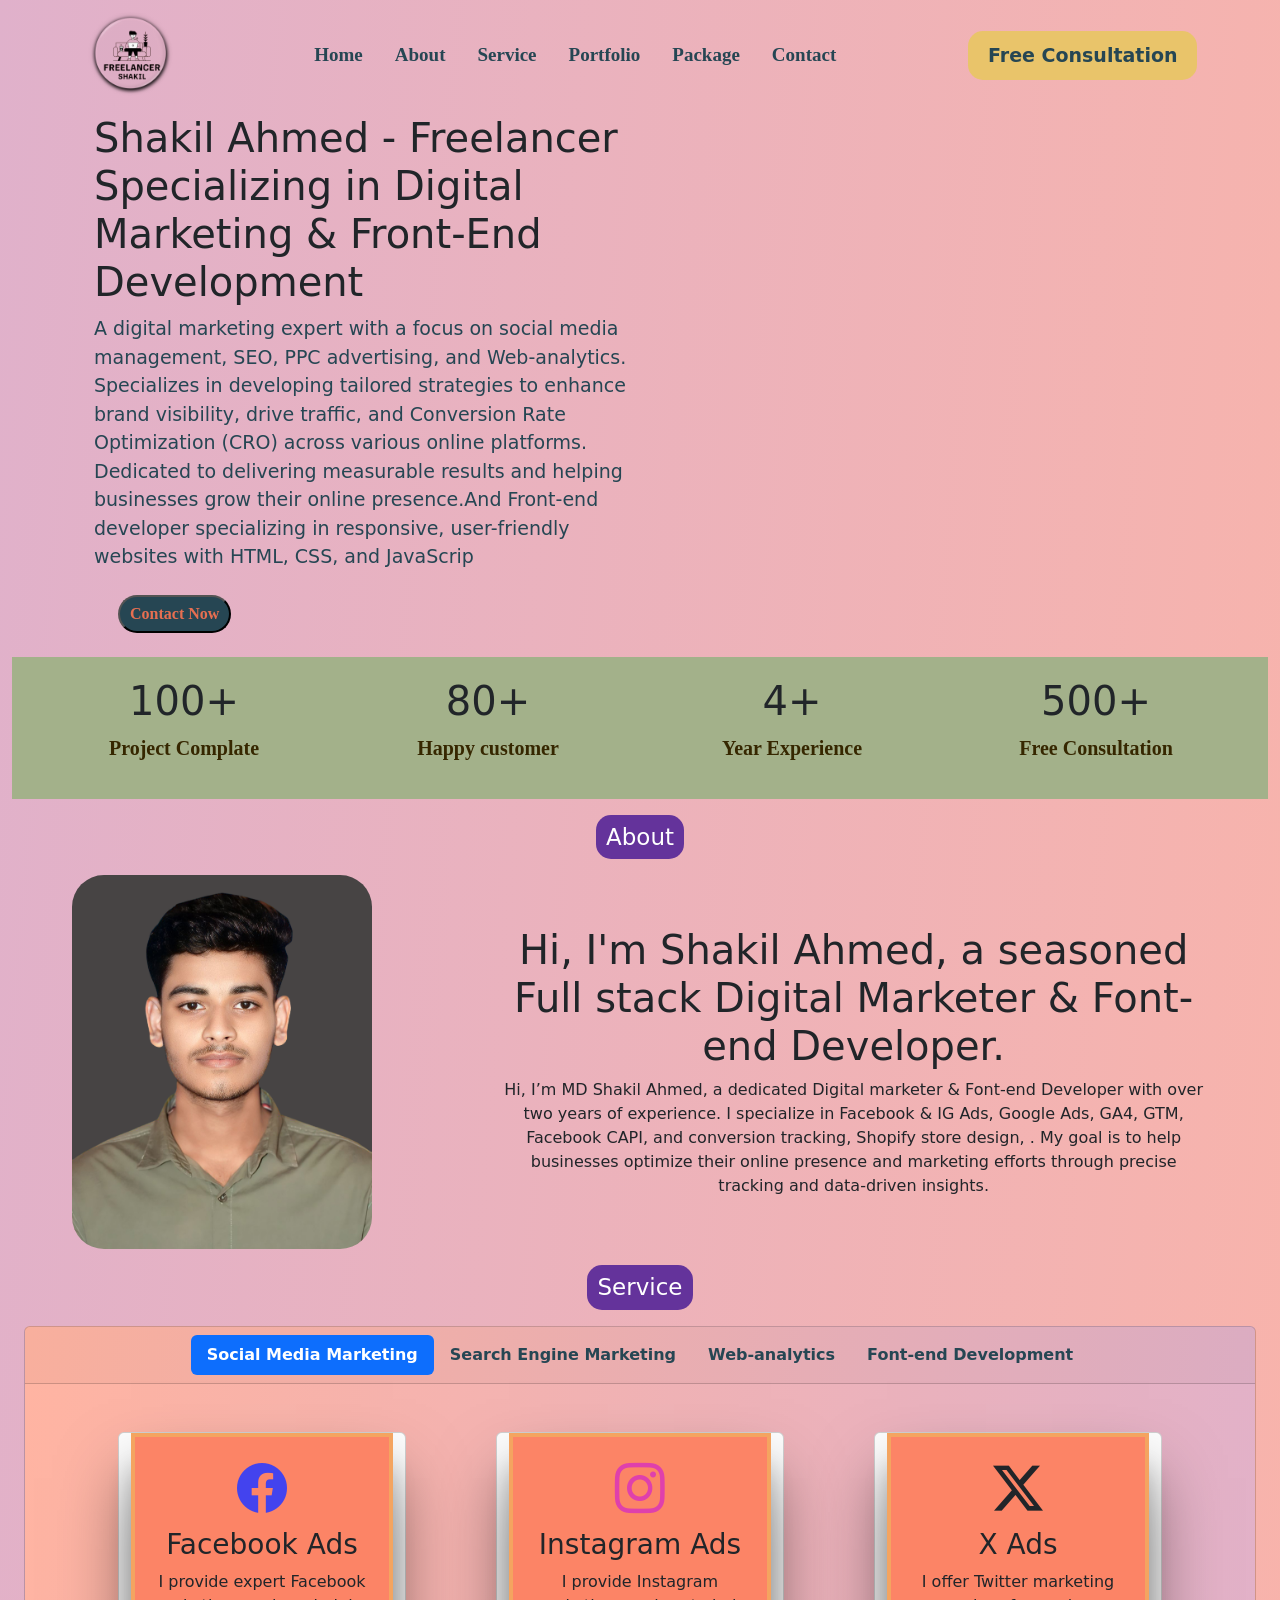
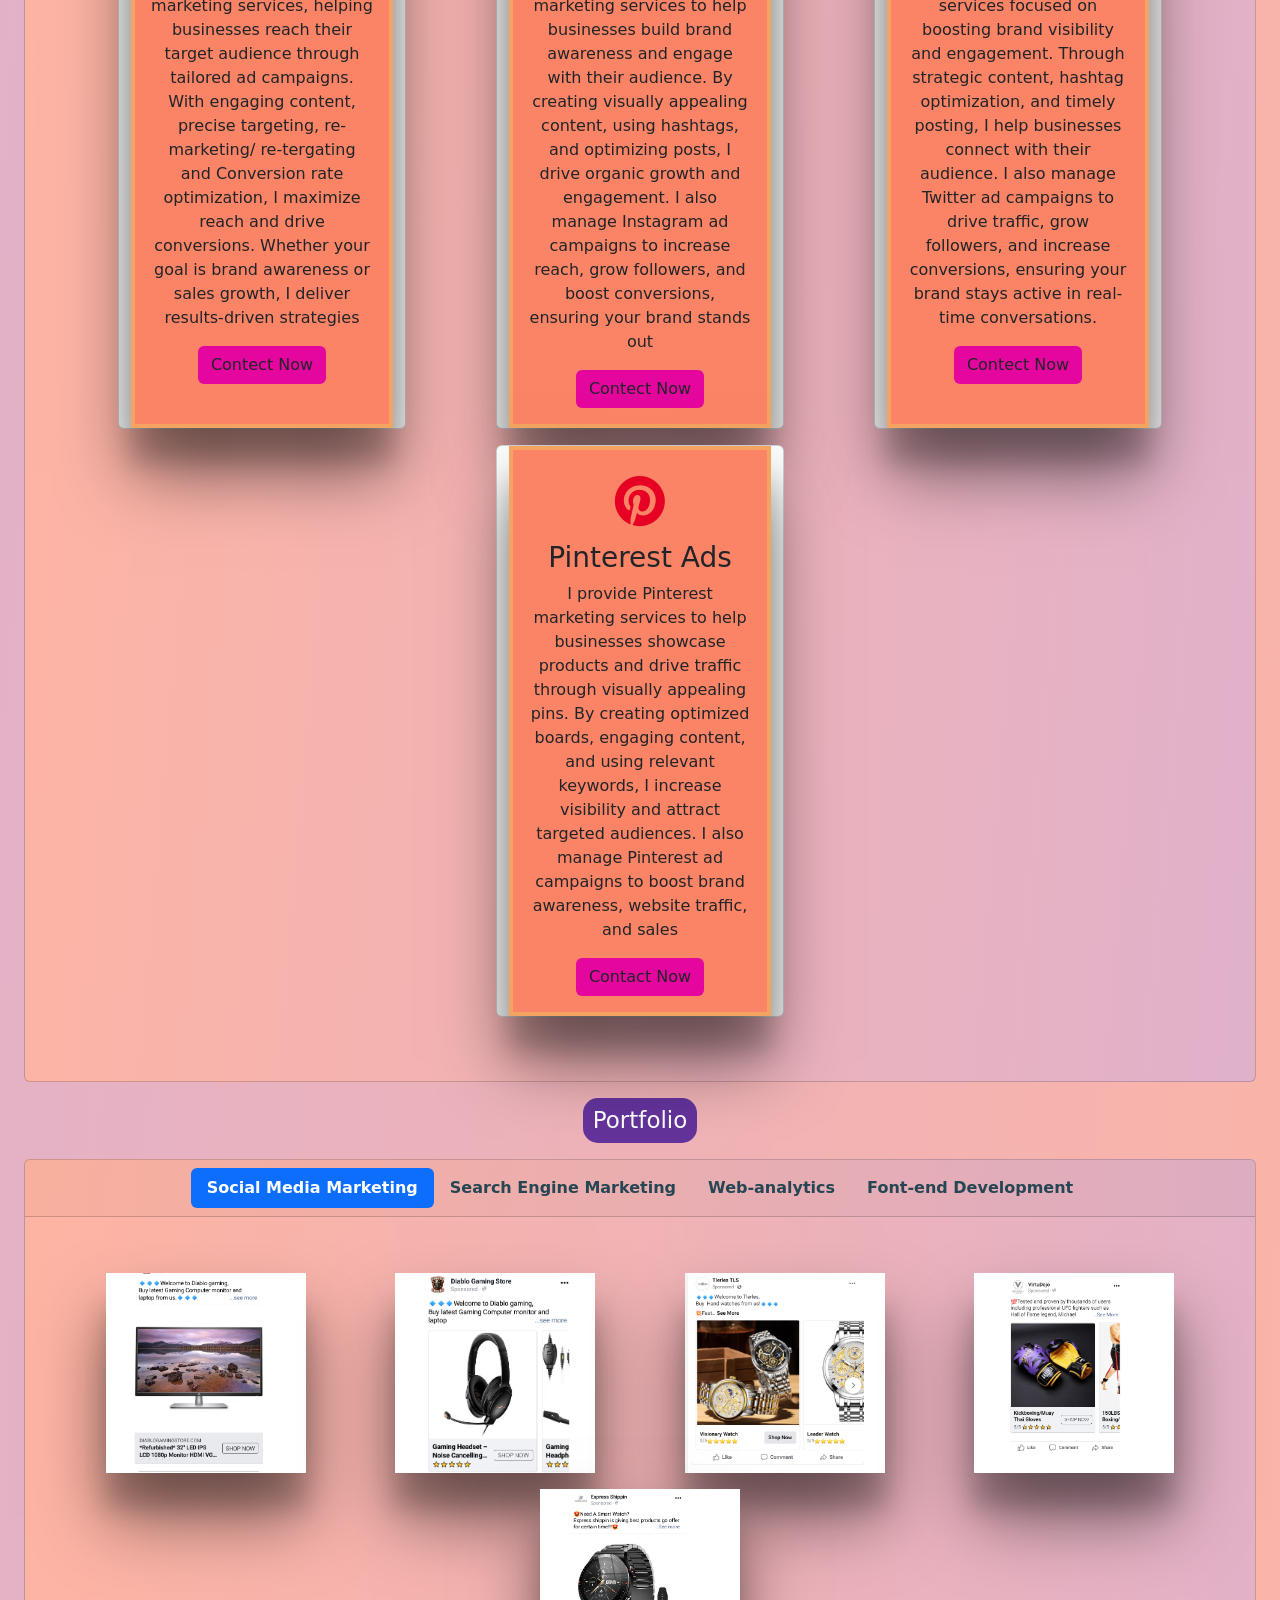
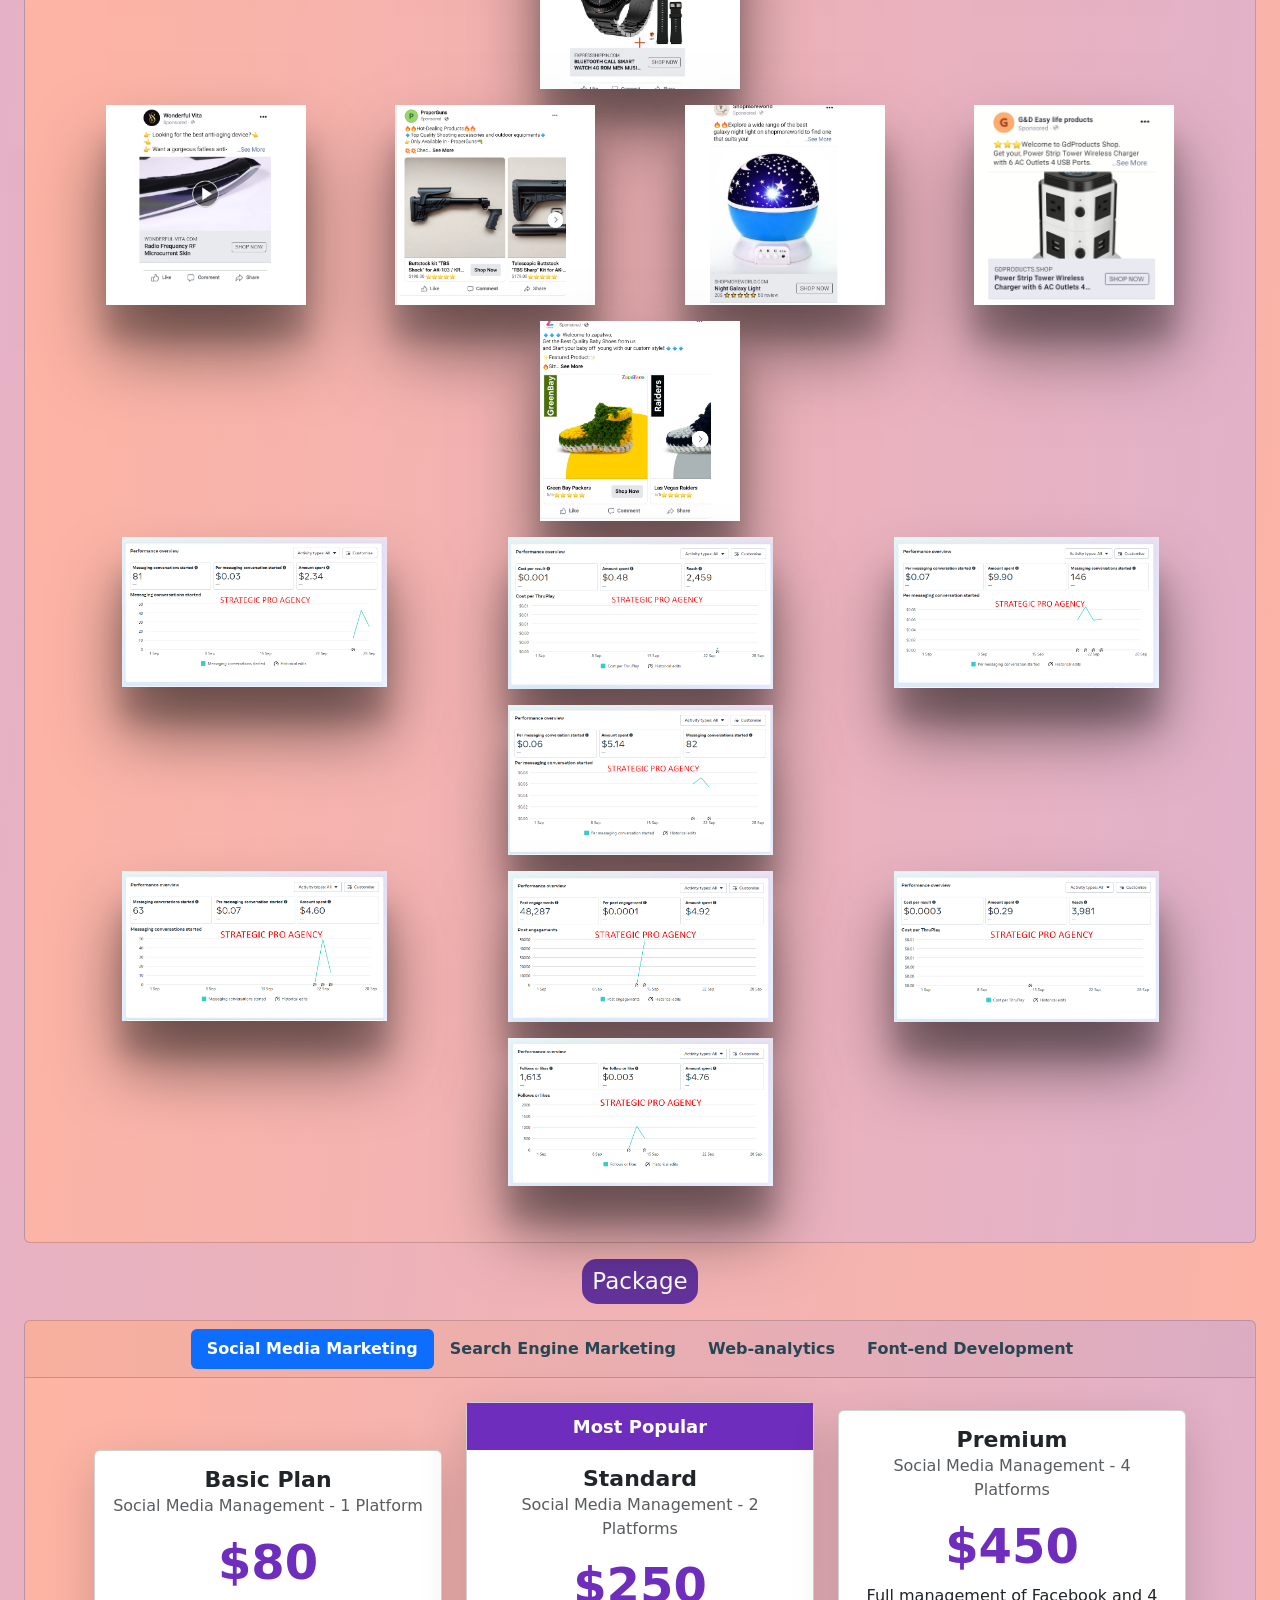
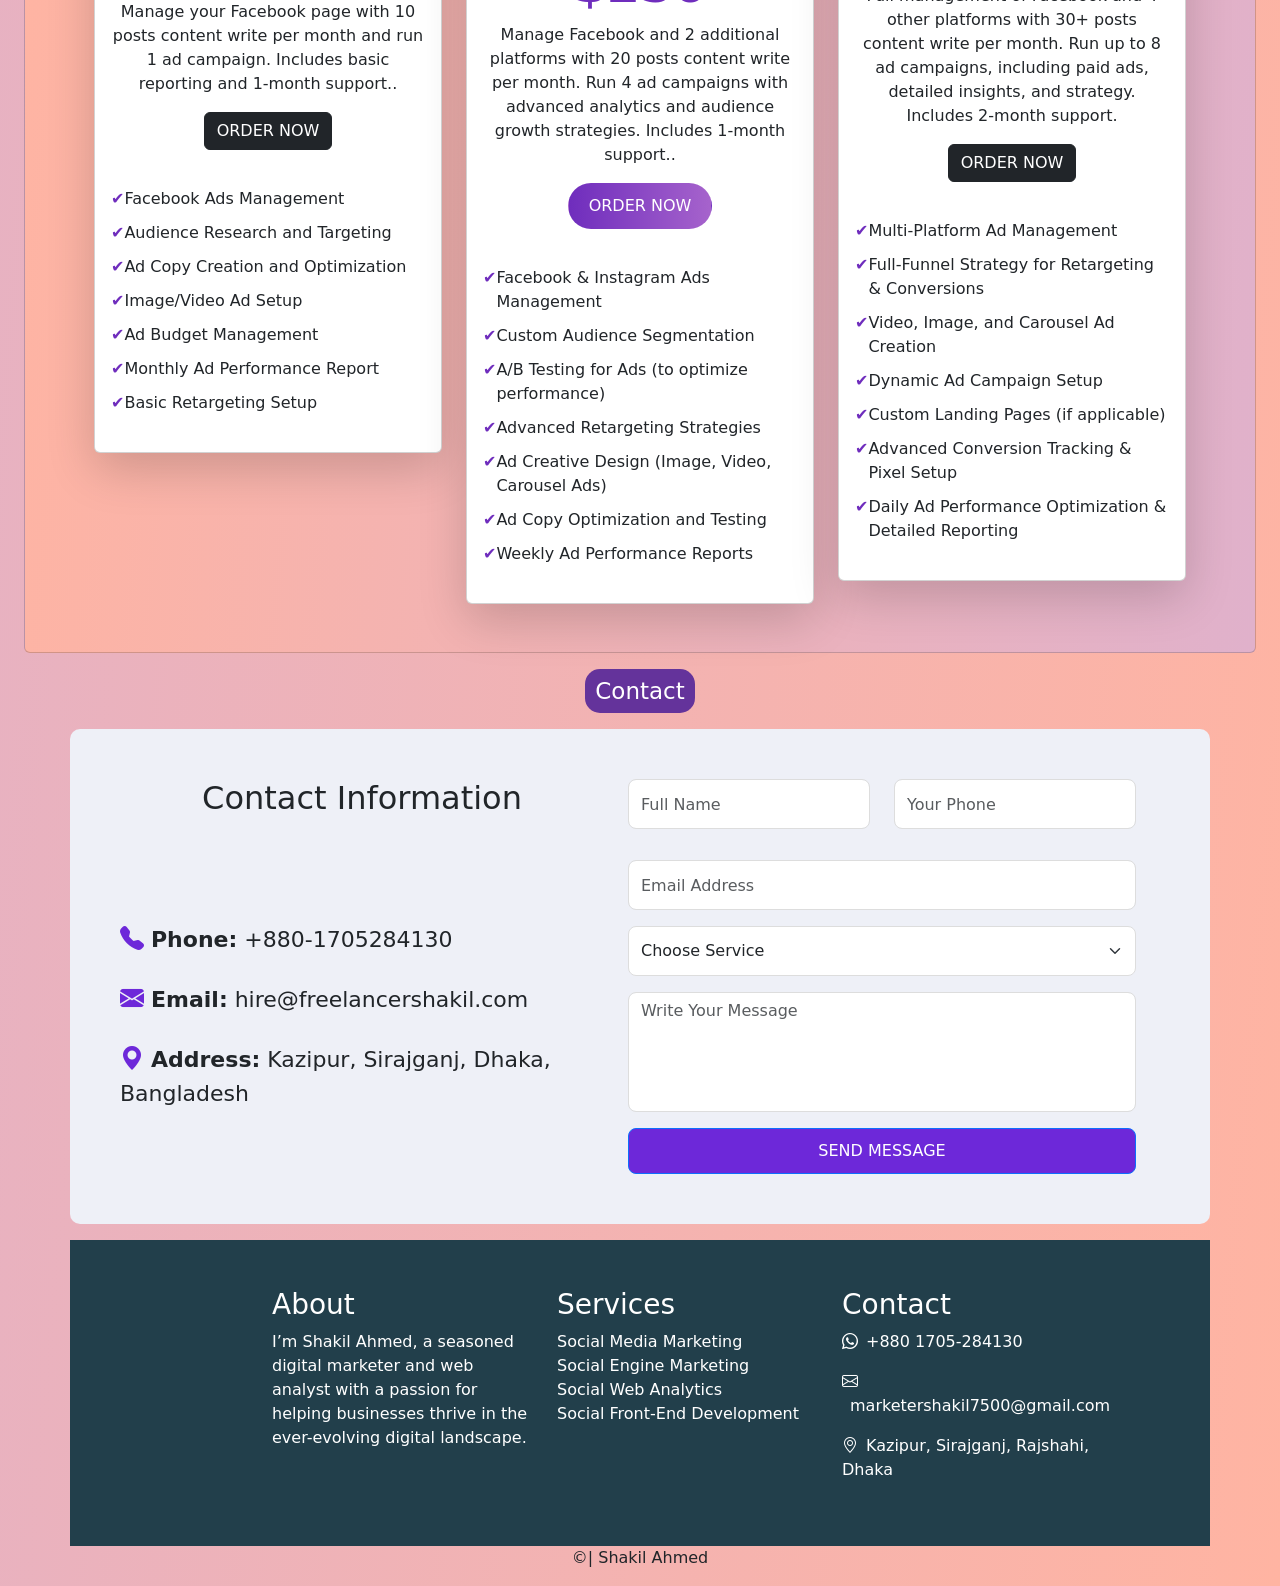
==== commit a5fe7980: "shakil" ====
--- a/index.html
+++ b/index.html
@@ -6,13 +6,14 @@
     <title>Freelancer Shakil</title>
     <link rel="stylesheet" href="css/style.css">
     <link rel="icon" type="image/x-icon" href="img/FREELANCER.png">
+    <link rel="stylesheet" href="css/animate.css">
 </head>
 <body>
     <div class="container-fluid main">
         <!-- nav ber Start -->
         <section class="container-fluid d-flex h-60 justify-content-around align-items-center">
 
-            <div>
+            <div class="slide-in-blurred-top">
                 <img src="img/Untitled design (9).png" alt="logo" width="100px">
             </div>
 
@@ -37,7 +38,7 @@
         <!-- main page start  -->
         <section class="justify-content-evenly container-fluid d-flex">
             <div class="row container-sm">
-                <div class="col d-sm-ms-5 mt-1">
+                <div class="col d-sm-ms-5 mt-1 tilt-in-left-1 ">
                     <h1>Shakil Ahmed - Freelancer Specializing in Digital Marketing & Front-End Development </h1>
                     <span class="details">
                         A digital marketing expert with a focus on social media management, SEO, PPC advertising, and Web-analytics. Specializes in developing tailored strategies to enhance brand visibility, drive traffic, and Conversion Rate Optimization (CRO) across various online platforms. Dedicated to delivering measurable results and helping businesses grow their online presence.And Front-end developer specializing in responsive, user-friendly websites with HTML, CSS, and JavaScrip
@@ -53,19 +54,19 @@
         <!-- project complete section start  -->
         <section class=" container-fluid">
                 <div class="row d-flex justify-content-around project-sec">
-                    <div class="col col-sm">
+                    <div class="col col-sm heartbeat">
                         <h1 class="d-flex justify-content-around ">100+</h1>
                         <p class="d-flex justify-content-around project-sec-fo text-center">Project Complate</p>
                     </div>
-                    <div class="col col-sm">
+                    <div class="col col-sm heartbeat">
                         <h1 class="d-flex justify-content-around ">80+</h1>
                         <p class="d-flex justify-content-around project-sec-fo text-center">Happy customer</p>
                     </div>
-                    <div class="col col-sm">
+                    <div class="col col-sm heartbeat">
                         <h1 class="d-flex justify-content-around ">4+</h1>
                         <p class="d-flex justify-content-around project-sec-fo text-center">Year Experience</p>
                     </div>
-                    <div class="col col-sm">
+                    <div class="col col-sm heartbeat">
                         <h1 class="d-flex justify-content-around ">500+</h1>
                         <p class="d-flex justify-content-around project-sec-fo text-center">Free Consultation</p>
                     </div>
